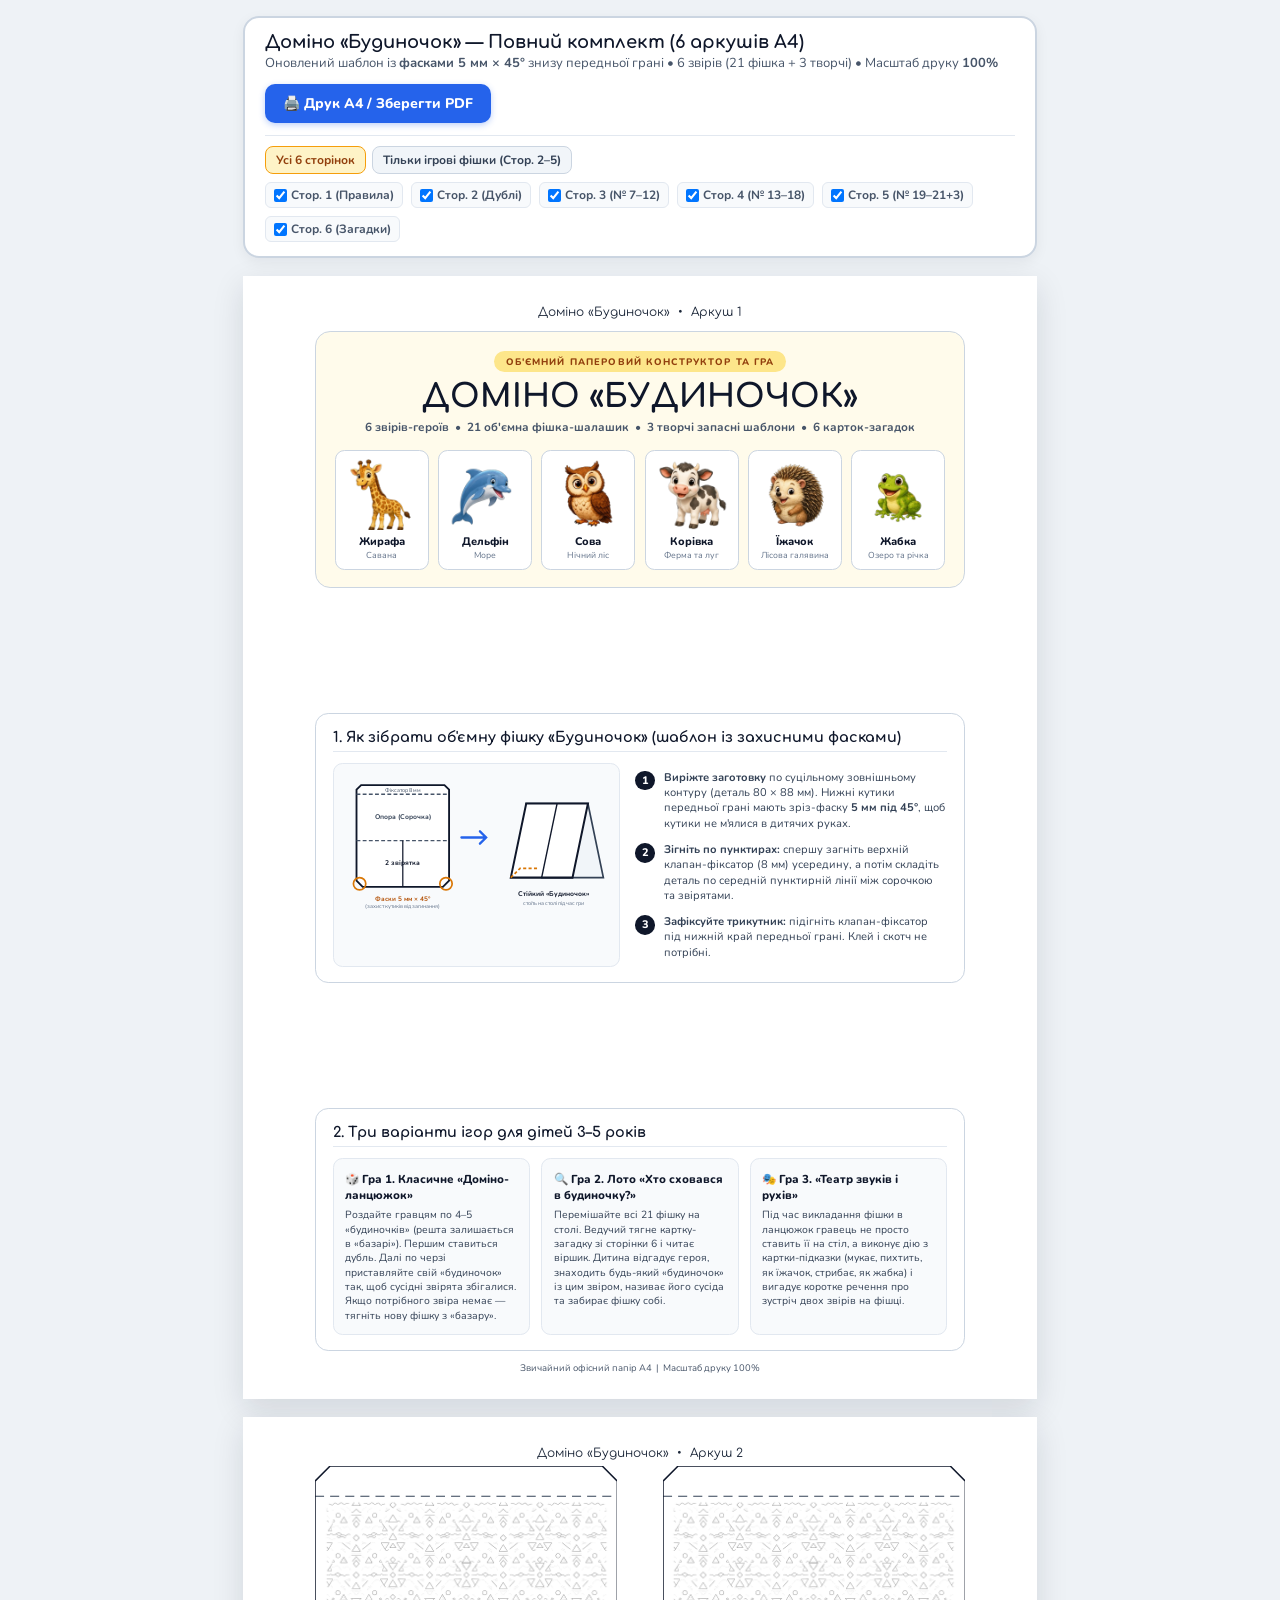
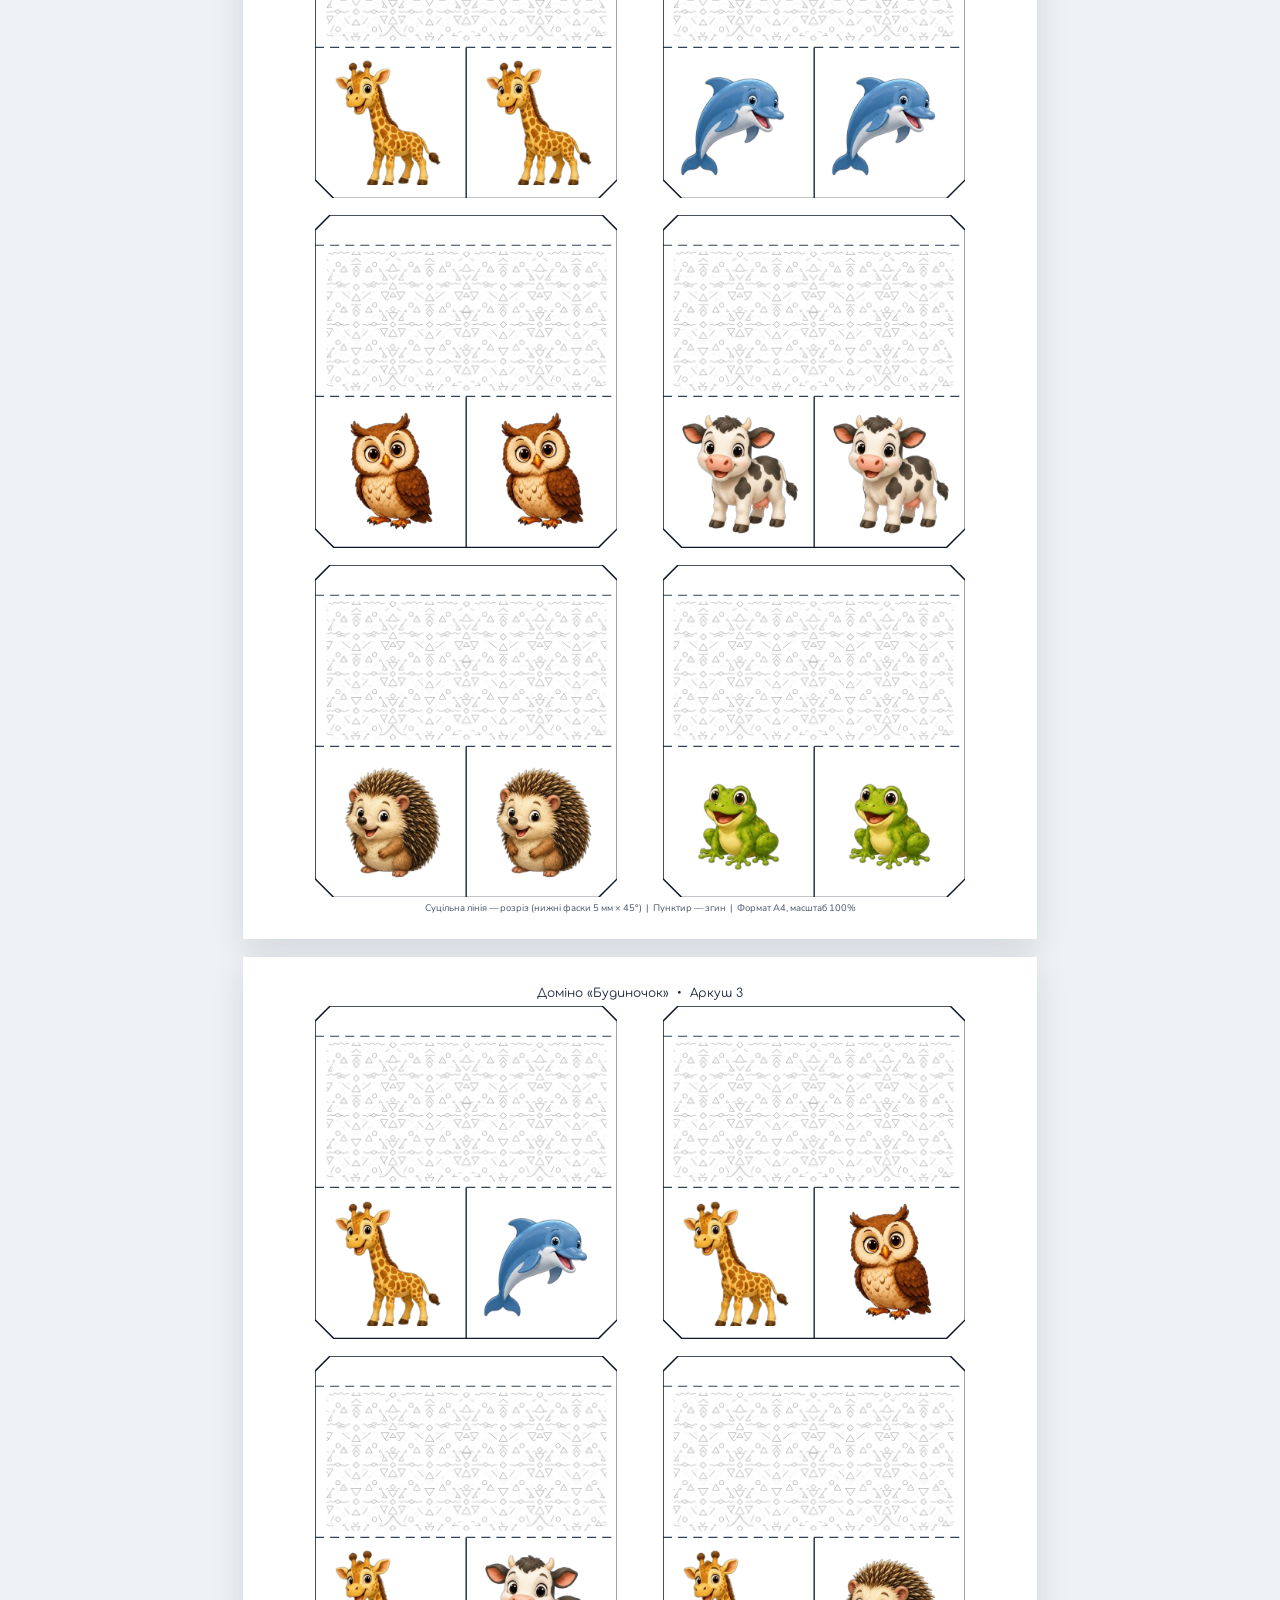
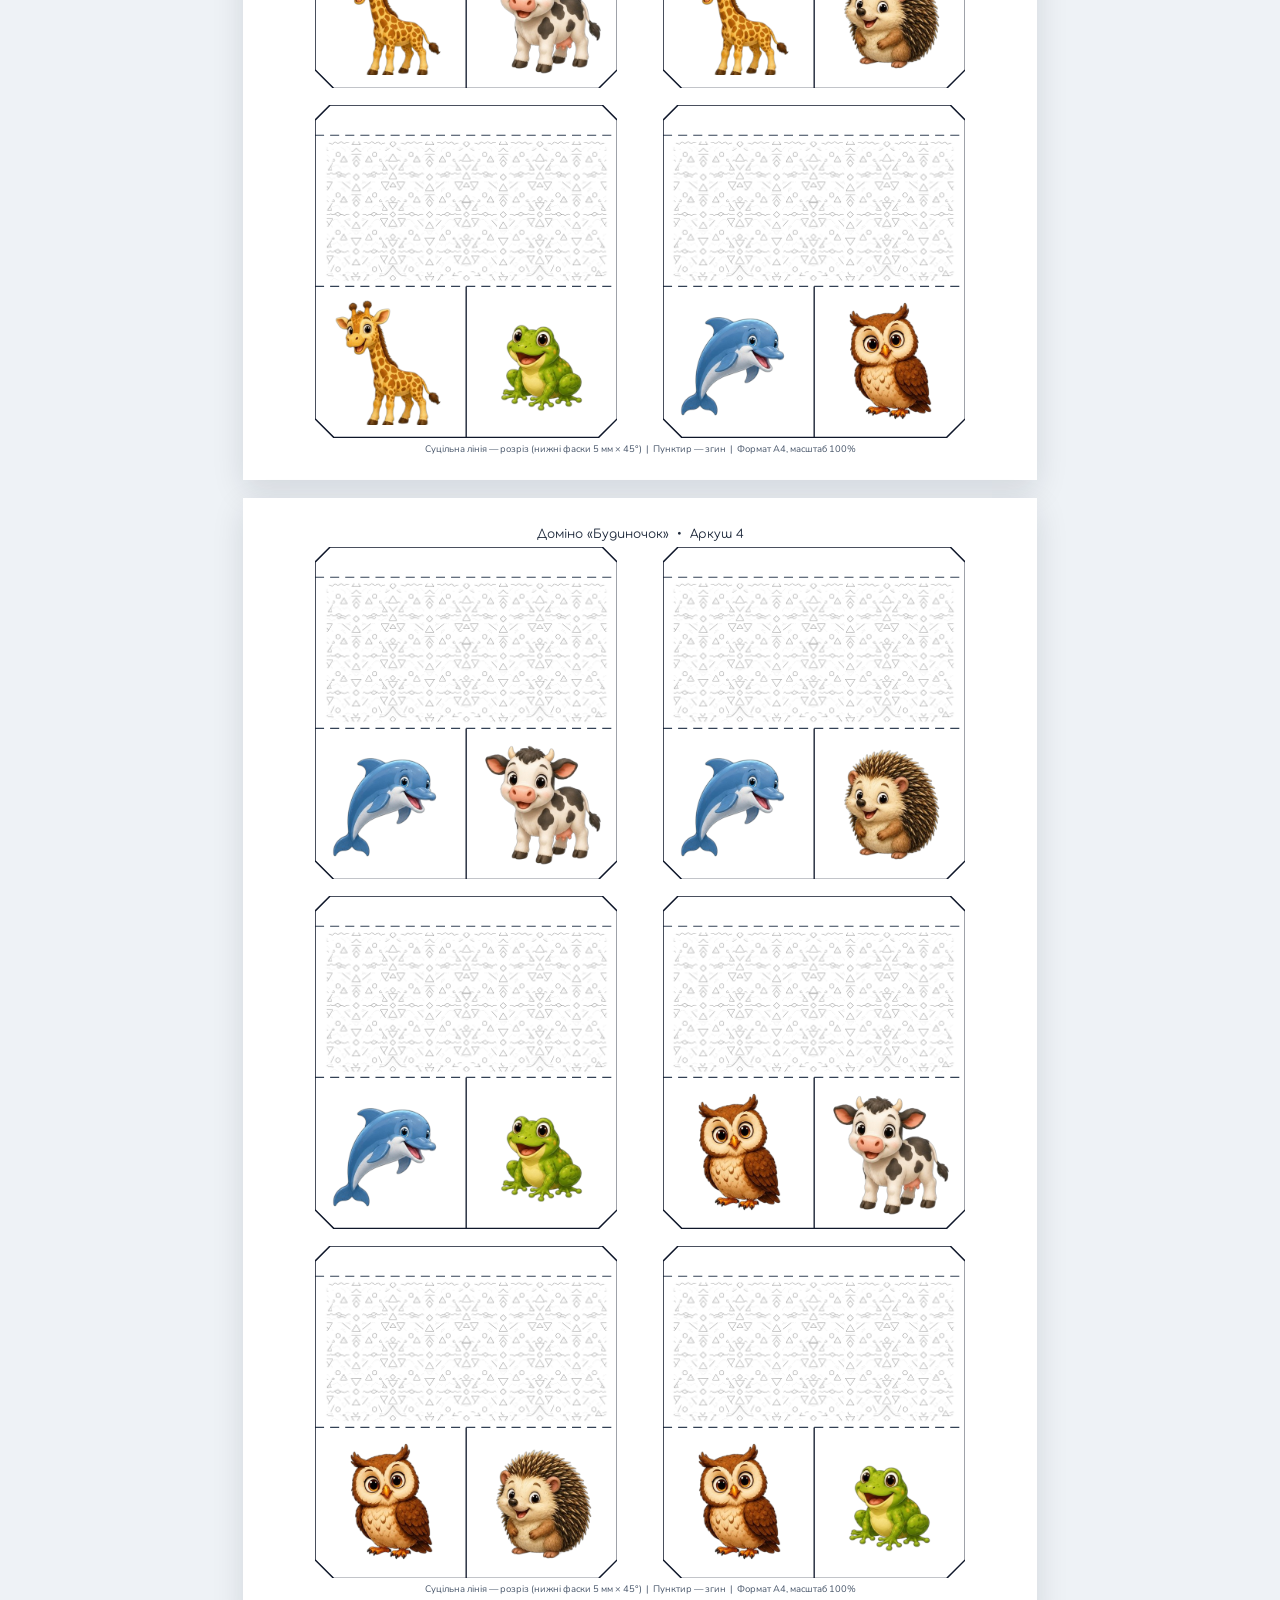
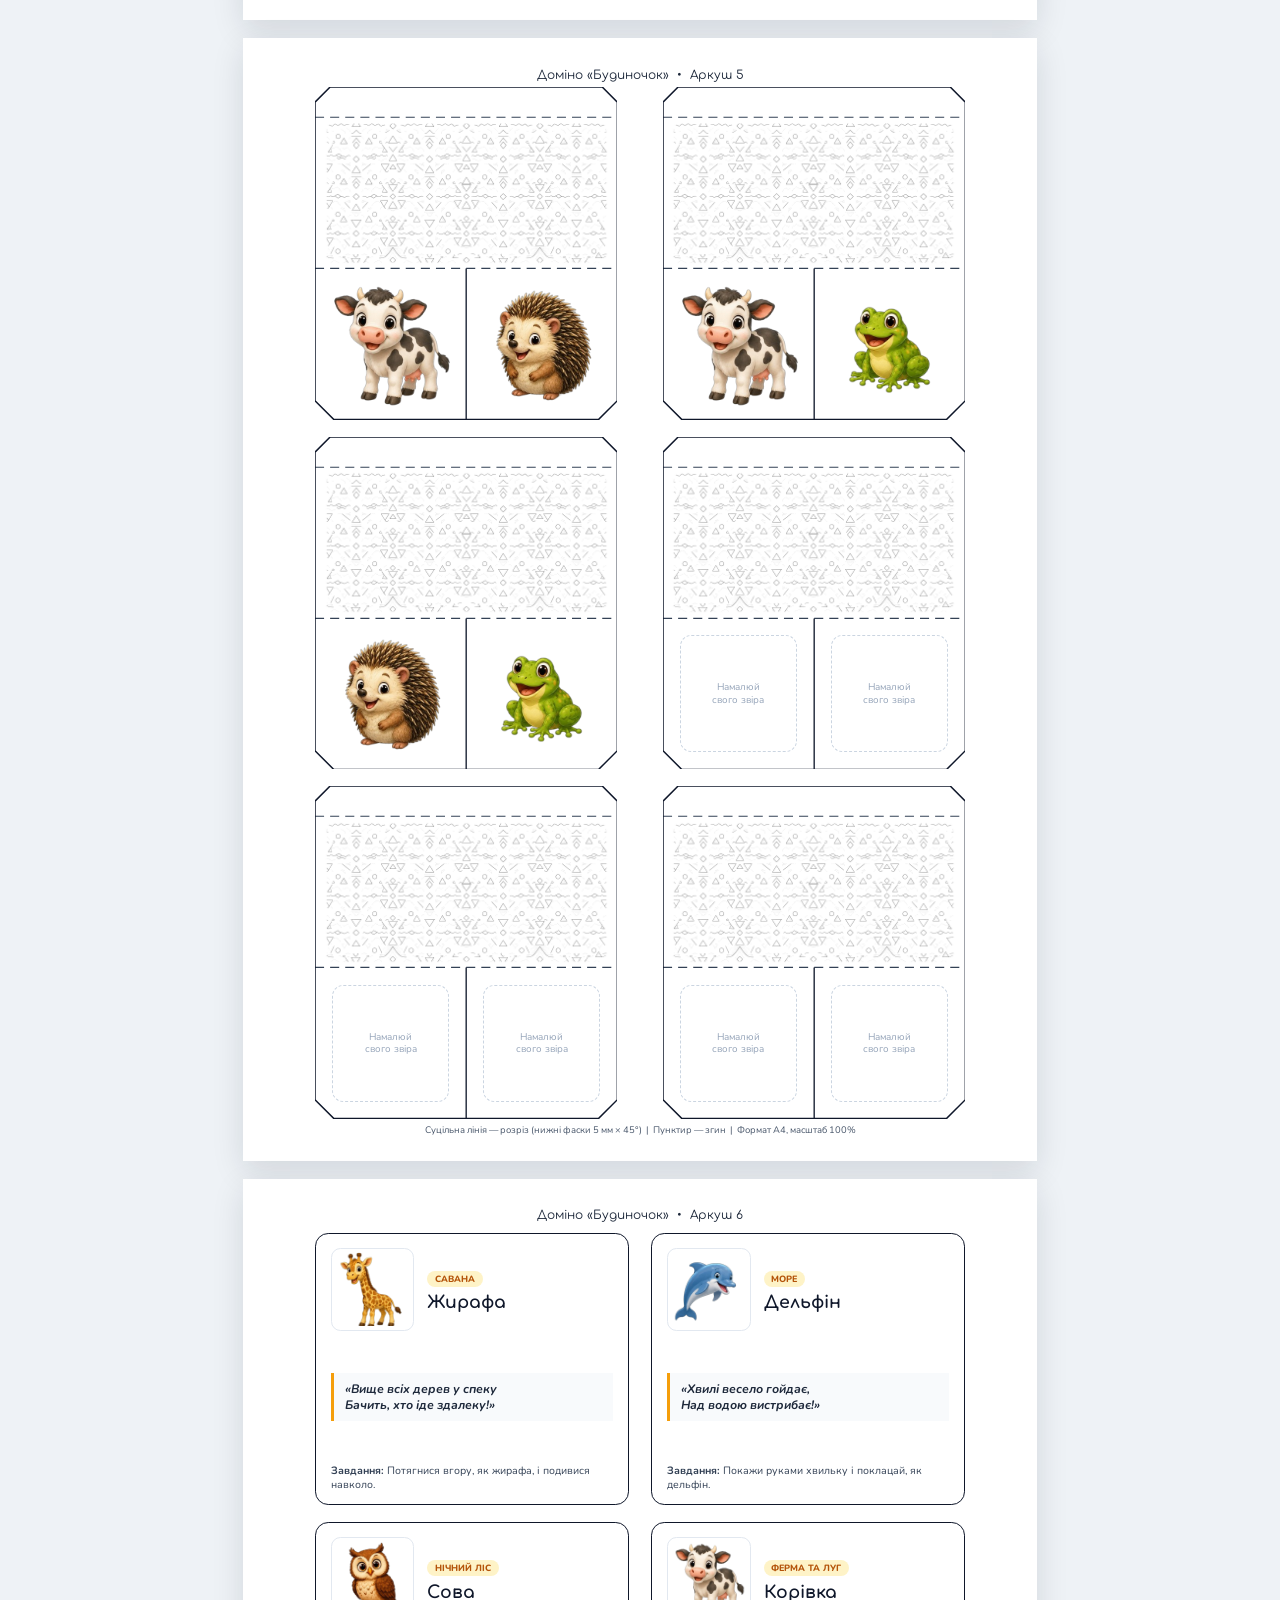
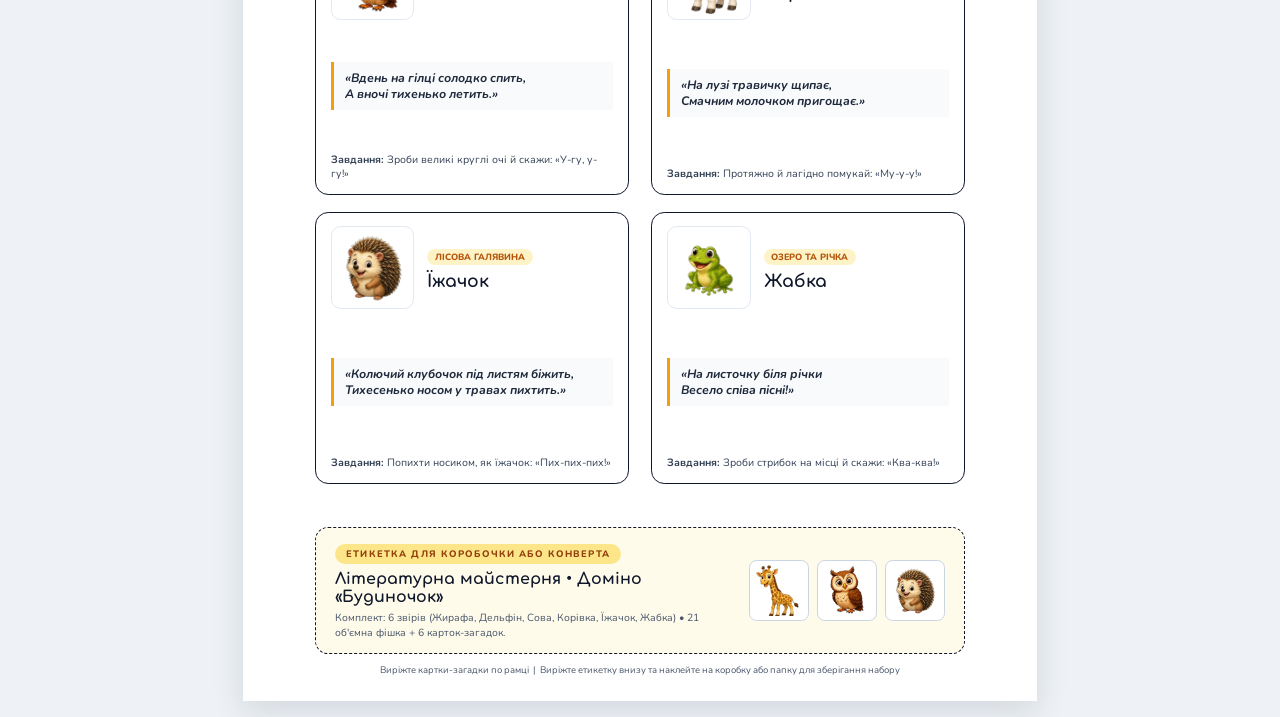
==== domino-budynochok/index.html @ f6d5b599 "Add files via upload" ====
<!DOCTYPE html>
<html lang="uk">
<head>
<meta charset="UTF-8">
<meta name="viewport" content="width=device-width, initial-scale=1.0">
<title>Доміно «Будиночок» — Повний комплект (6 сторінок А4)</title>
<link href="https://fonts.googleapis.com/css2?family=Comfortaa:wght@700&family=Nunito:wght@600;700;800&display=swap" rel="stylesheet">
<link rel="stylesheet" href="style.css">
</head>
<body>

<div class="toolbar">
    <div class="toolbar-top">
        <div class="toolbar-info">
            <h1>Доміно «Будиночок» — Повний комплект (6 аркушів А4)</h1>
            <p>Оновлений шаблон із <strong>фасками 5 мм × 45°</strong> знизу передньої грані • 6 звірів (21 фішка + 3 творчі) • Масштаб друку <strong>100%</strong></p>
        </div>
        <button type="button" id="btn-print" class="btn-print" onclick="window.print()">🖨️ Друк А4 / Зберегти PDF</button>
    </div>
    <div class="toolbar-controls">
        <div class="preset-btns">
            <button type="button" class="preset-btn active" id="preset-all" onclick="applyPreset('all')">Усі 6 сторінок</button>
            <button type="button" class="preset-btn" id="preset-cards" onclick="applyPreset('cards')">Тільки ігрові фішки (Стор. 2–5)</button>
        </div>
        <div class="page-checks">
            <label><input type="checkbox" checked onchange="togglePage(1, this.checked)" id="chk-1"> Стор. 1 (Правила)</label>
            <label><input type="checkbox" checked onchange="togglePage(2, this.checked)" id="chk-2"> Стор. 2 (Дублі)</label>
            <label><input type="checkbox" checked onchange="togglePage(3, this.checked)" id="chk-3"> Стор. 3 (№ 7–12)</label>
            <label><input type="checkbox" checked onchange="togglePage(4, this.checked)" id="chk-4"> Стор. 4 (№ 13–18)</label>
            <label><input type="checkbox" checked onchange="togglePage(5, this.checked)" id="chk-5"> Стор. 5 (№ 19–21+3)</label>
            <label><input type="checkbox" checked onchange="togglePage(6, this.checked)" id="chk-6"> Стор. 6 (Загадки)</label>
        </div>
    </div>
</div>


<div class="a4-sheet info-sheet" data-page="1" data-category="guide">
    <div class="sheet-header">Доміно «Будиночок» &nbsp;•&nbsp; Аркуш 1</div>

    <div class="p1-body">
        <div class="p1-hero-banner">
            <div class="p1-tag">ОБ'ЄМНИЙ ПАПЕРОВИЙ КОНСТРУКТОР ТА ГРА</div>
            <h2 class="p1-title">ДОМІНО «БУДИНОЧОК»</h2>
            <p class="p1-subtitle">6 звірів-героїв &nbsp;•&nbsp; 21 об'ємна фішка-шалашик &nbsp;•&nbsp; 3 творчі запасні шаблони &nbsp;•&nbsp; 6 карток-загадок</p>
            <div class="heroes-row">
                
    <div class="hero-badge">
        <img src="assets/animals/giraffe.png" alt="Жирафа">
        <div class="hero-name">Жирафа</div>
        <div class="hero-hab">Савана</div>
    </div>
    
    <div class="hero-badge">
        <img src="assets/animals/dolphin.png" alt="Дельфін">
        <div class="hero-name">Дельфін</div>
        <div class="hero-hab">Море</div>
    </div>
    
    <div class="hero-badge">
        <img src="assets/animals/owl.png" alt="Сова">
        <div class="hero-name">Сова</div>
        <div class="hero-hab">Нічний ліс</div>
    </div>
    
    <div class="hero-badge">
        <img src="assets/animals/cow.png" alt="Корівка">
        <div class="hero-name">Корівка</div>
        <div class="hero-hab">Ферма та луг</div>
    </div>
    
    <div class="hero-badge">
        <img src="assets/animals/hedgehog.png" alt="Їжачок">
        <div class="hero-name">Їжачок</div>
        <div class="hero-hab">Лісова галявина</div>
    </div>
    
    <div class="hero-badge">
        <img src="assets/animals/frog.png" alt="Жабка">
        <div class="hero-name">Жабка</div>
        <div class="hero-hab">Озеро та річка</div>
    </div>
    
            </div>
        </div>

        <div class="p1-section">
            <h3 class="sec-title">1. Як зібрати об'ємну фішку «Будиночок» (шаблон із захисними фасками)</h3>
            <div class="assembly-grid">
                <div class="assembly-diagram">
                    <svg viewBox="0 0 180 120" width="100%" height="100%" xmlns="http://www.w3.org/2000/svg">
                        <!-- Flat net diagram -->
                        <g transform="translate(12, 8)">
                            <polygon points="3,0 57,0 60,3 60,62 56,66 4,66 0,62 0,3" fill="#ffffff" stroke="#0f172a" stroke-width="1.2"/>
                            <line x1="0" y1="6" x2="60" y2="6" stroke="#475569" stroke-width="0.9" stroke-dasharray="2.5 1.5"/>
                            <line x1="0" y1="36" x2="60" y2="36" stroke="#475569" stroke-width="0.9" stroke-dasharray="2.5 1.5"/>
                            <line x1="30" y1="36" x2="30" y2="66" stroke="#0f172a" stroke-width="0.8"/>
                            <text x="30" y="4.5" font-size="3.6" text-anchor="middle" fill="#475569">Фіксатор 8 мм</text>
                            <text x="30" y="22" font-size="4.4" font-weight="bold" text-anchor="middle" fill="#334155">Опора (Сорочка)</text>
                            <text x="30" y="52" font-size="4.4" font-weight="bold" text-anchor="middle" fill="#0f172a">2 звірятка</text>
                            <!-- Highlight 5mm chamfers -->
                            <circle cx="2" cy="64" r="4" fill="none" stroke="#d97706" stroke-width="1.1"/>
                            <circle cx="58" cy="64" r="4" fill="none" stroke="#d97706" stroke-width="1.1"/>
                            <text x="30" y="75" font-size="4.2" font-weight="bold" text-anchor="middle" fill="#b45309">Фаски 5 мм × 45°</text>
                            <text x="30" y="80" font-size="3.6" text-anchor="middle" fill="#64748b">(захист кутиків від загинання)</text>
                        </g>

                        <!-- Arrow -->
                        <path d="M 80 42 L 96 42 M 92 38 L 96 42 L 92 46" stroke="#2563eb" stroke-width="1.5" fill="none" stroke-linecap="round"/>

                        <!-- 3D Tent ("Шалашик") side/isometric diagram -->
                        <g transform="translate(104, 14)">
                            <!-- Back face -->
                            <polygon points="18,6 58,6 68,54 28,54" fill="#f1f5f9" stroke="#334155" stroke-width="1.1"/>
                            <!-- Front face -->
                            <polygon points="18,6 58,6 48,54 8,54" fill="#ffffff" stroke="#0f172a" stroke-width="1.3"/>
                            <!-- Center divider -->
                            <line x1="38" y1="6" x2="28" y2="54" stroke="#0f172a" stroke-width="0.9"/>
                            <!-- Flap tucked inside -->
                            <polyline points="8,54 14,48 26,48" fill="none" stroke="#d97706" stroke-width="1.1" stroke-dasharray="2 1.5"/>
                            <text x="36" y="66" font-size="4.4" font-weight="bold" text-anchor="middle" fill="#0f172a">Стійкий «Будиночок»</text>
                            <text x="36" y="72" font-size="3.6" text-anchor="middle" fill="#64748b">стоїть на столі під час гри</text>
                        </g>
                    </svg>
                </div>
                <div class="assembly-steps">
                    <div class="step-item">
                        <span class="step-num">1</span>
                        <div><strong>Виріжте заготовку</strong> по суцільному зовнішньому контуру (деталь 80 × 88 мм). Нижні кутики передньої грані мають зріз-фаску <strong>5 мм під 45°</strong>, щоб кутики не м'ялися в дитячих руках.</div>
                    </div>
                    <div class="step-item">
                        <span class="step-num">2</span>
                        <div><strong>Зігніть по пунктирах:</strong> спершу загніть верхній клапан-фіксатор (8 мм) усередину, а потім складіть деталь по середній пунктирній лінії між сорочкою та звірятами.</div>
                    </div>
                    <div class="step-item">
                        <span class="step-num">3</span>
                        <div><strong>Зафіксуйте трикутник:</strong> підігніть клапан-фіксатор під нижній край передньої грані. Клей і скотч не потрібні.</div>
                    </div>
                </div>
            </div>
        </div>

        <div class="p1-section">
            <h3 class="sec-title">2. Три варіанти ігор для дітей 3–5 років</h3>
            <div class="rules-cols">
                <div class="rule-card">
                    <div class="rule-head">🎲 Гра 1. Класичне «Доміно-ланцюжок»</div>
                    <p>Роздайте гравцям по 4–5 «будиночків» (решта залишається в «базарі»). Першим ставиться дубль. Далі по черзі приставляйте свій «будиночок» так, щоб сусідні звірята збігалися. Якщо потрібного звіра немає — тягніть нову фішку з «базару».</p>
                </div>
                <div class="rule-card">
                    <div class="rule-head">🔍 Гра 2. Лото «Хто сховався в будиночку?»</div>
                    <p>Перемішайте всі 21 фішку на столі. Ведучий тягне картку-загадку зі сторінки 6 і читає віршик. Дитина відгадує героя, знаходить будь-який «будиночок» із цим звіром, називає його сусіда та забирає фішку собі.</p>
                </div>
                <div class="rule-card">
                    <div class="rule-head">🎭 Гра 3. «Театр звуків і рухів»</div>
                    <p>Під час викладання фішки в ланцюжок гравець не просто ставить її на стіл, а виконує дію з картки-підказки (мукає, пихтить, як їжачок, стрибає, як жабка) і вигадує коротке речення про зустріч двох звірів на фішці.</p>
                </div>
            </div>
        </div>
    </div>

    <div class="sheet-footer">
        Звичайний офісний папір А4 &nbsp;|&nbsp; Масштаб друку 100%
    </div>
</div>


    <div class="a4-sheet game-card-sheet" data-page="2" data-category="cards">
        <div class="sheet-header">Доміно «Будиночок» &nbsp;•&nbsp; Аркуш 2</div>
        <div class="cards-grid">
            
    <div class="domino-card" title="#1: Жирафа — Жирафа">
        
        <svg class="cut-fold-svg" viewBox="0 0 80 88" width="80mm" height="88mm" xmlns="http://www.w3.org/2000/svg">
            <!-- Пунктирні лінії згину -->
            <line x1="0" y1="8" x2="80" y2="8" stroke="#334155" stroke-width="0.3" stroke-dasharray="2.4 1.6" />
            <line x1="0" y1="48" x2="80" y2="48" stroke="#334155" stroke-width="0.3" stroke-dasharray="2.4 1.6" />
            <!-- Центральна лінія між двома квадратами 4x4 см -->
            <line x1="40" y1="48" x2="40" y2="88" stroke="#0f172a" stroke-width="0.35" />
            <!-- Суцільний зовнішній контур розрізу: верхні скоси клапана 4мм + прямі боки опори + нижні фаски 5мм під 45° -->
            <polygon points="4,0 76,0 80,4 80,83 75,88 5,88 0,83 0,4" fill="none" stroke="#0f172a" stroke-width="0.4" />
        </svg>
    
        <div class="zone-flap"></div>
        <div class="zone-back">
            <img src="assets/sorochka.png" alt="Сорочка">
        </div>
        
        <div class="zone-front">
            <div class="square-cell">
                <img src="assets/animals/giraffe.png" alt="Жирафа">
            </div>
            <div class="square-cell">
                <img src="assets/animals/giraffe.png" alt="Жирафа">
            </div>
        </div>
        
    </div>
    
    <div class="domino-card" title="#2: Дельфін — Дельфін">
        
        <svg class="cut-fold-svg" viewBox="0 0 80 88" width="80mm" height="88mm" xmlns="http://www.w3.org/2000/svg">
            <!-- Пунктирні лінії згину -->
            <line x1="0" y1="8" x2="80" y2="8" stroke="#334155" stroke-width="0.3" stroke-dasharray="2.4 1.6" />
            <line x1="0" y1="48" x2="80" y2="48" stroke="#334155" stroke-width="0.3" stroke-dasharray="2.4 1.6" />
            <!-- Центральна лінія між двома квадратами 4x4 см -->
            <line x1="40" y1="48" x2="40" y2="88" stroke="#0f172a" stroke-width="0.35" />
            <!-- Суцільний зовнішній контур розрізу: верхні скоси клапана 4мм + прямі боки опори + нижні фаски 5мм під 45° -->
            <polygon points="4,0 76,0 80,4 80,83 75,88 5,88 0,83 0,4" fill="none" stroke="#0f172a" stroke-width="0.4" />
        </svg>
    
        <div class="zone-flap"></div>
        <div class="zone-back">
            <img src="assets/sorochka.png" alt="Сорочка">
        </div>
        
        <div class="zone-front">
            <div class="square-cell">
                <img src="assets/animals/dolphin.png" alt="Дельфін">
            </div>
            <div class="square-cell">
                <img src="assets/animals/dolphin.png" alt="Дельфін">
            </div>
        </div>
        
    </div>
    
    <div class="domino-card" title="#3: Сова — Сова">
        
        <svg class="cut-fold-svg" viewBox="0 0 80 88" width="80mm" height="88mm" xmlns="http://www.w3.org/2000/svg">
            <!-- Пунктирні лінії згину -->
            <line x1="0" y1="8" x2="80" y2="8" stroke="#334155" stroke-width="0.3" stroke-dasharray="2.4 1.6" />
            <line x1="0" y1="48" x2="80" y2="48" stroke="#334155" stroke-width="0.3" stroke-dasharray="2.4 1.6" />
            <!-- Центральна лінія між двома квадратами 4x4 см -->
            <line x1="40" y1="48" x2="40" y2="88" stroke="#0f172a" stroke-width="0.35" />
            <!-- Суцільний зовнішній контур розрізу: верхні скоси клапана 4мм + прямі боки опори + нижні фаски 5мм під 45° -->
            <polygon points="4,0 76,0 80,4 80,83 75,88 5,88 0,83 0,4" fill="none" stroke="#0f172a" stroke-width="0.4" />
        </svg>
    
        <div class="zone-flap"></div>
        <div class="zone-back">
            <img src="assets/sorochka.png" alt="Сорочка">
        </div>
        
        <div class="zone-front">
            <div class="square-cell">
                <img src="assets/animals/owl.png" alt="Сова">
            </div>
            <div class="square-cell">
                <img src="assets/animals/owl.png" alt="Сова">
            </div>
        </div>
        
    </div>
    
    <div class="domino-card" title="#4: Корівка — Корівка">
        
        <svg class="cut-fold-svg" viewBox="0 0 80 88" width="80mm" height="88mm" xmlns="http://www.w3.org/2000/svg">
            <!-- Пунктирні лінії згину -->
            <line x1="0" y1="8" x2="80" y2="8" stroke="#334155" stroke-width="0.3" stroke-dasharray="2.4 1.6" />
            <line x1="0" y1="48" x2="80" y2="48" stroke="#334155" stroke-width="0.3" stroke-dasharray="2.4 1.6" />
            <!-- Центральна лінія між двома квадратами 4x4 см -->
            <line x1="40" y1="48" x2="40" y2="88" stroke="#0f172a" stroke-width="0.35" />
            <!-- Суцільний зовнішній контур розрізу: верхні скоси клапана 4мм + прямі боки опори + нижні фаски 5мм під 45° -->
            <polygon points="4,0 76,0 80,4 80,83 75,88 5,88 0,83 0,4" fill="none" stroke="#0f172a" stroke-width="0.4" />
        </svg>
    
        <div class="zone-flap"></div>
        <div class="zone-back">
            <img src="assets/sorochka.png" alt="Сорочка">
        </div>
        
        <div class="zone-front">
            <div class="square-cell">
                <img src="assets/animals/cow.png" alt="Корівка">
            </div>
            <div class="square-cell">
                <img src="assets/animals/cow.png" alt="Корівка">
            </div>
        </div>
        
    </div>
    
    <div class="domino-card" title="#5: Їжачок — Їжачок">
        
        <svg class="cut-fold-svg" viewBox="0 0 80 88" width="80mm" height="88mm" xmlns="http://www.w3.org/2000/svg">
            <!-- Пунктирні лінії згину -->
            <line x1="0" y1="8" x2="80" y2="8" stroke="#334155" stroke-width="0.3" stroke-dasharray="2.4 1.6" />
            <line x1="0" y1="48" x2="80" y2="48" stroke="#334155" stroke-width="0.3" stroke-dasharray="2.4 1.6" />
            <!-- Центральна лінія між двома квадратами 4x4 см -->
            <line x1="40" y1="48" x2="40" y2="88" stroke="#0f172a" stroke-width="0.35" />
            <!-- Суцільний зовнішній контур розрізу: верхні скоси клапана 4мм + прямі боки опори + нижні фаски 5мм під 45° -->
            <polygon points="4,0 76,0 80,4 80,83 75,88 5,88 0,83 0,4" fill="none" stroke="#0f172a" stroke-width="0.4" />
        </svg>
    
        <div class="zone-flap"></div>
        <div class="zone-back">
            <img src="assets/sorochka.png" alt="Сорочка">
        </div>
        
        <div class="zone-front">
            <div class="square-cell">
                <img src="assets/animals/hedgehog.png" alt="Їжачок">
            </div>
            <div class="square-cell">
                <img src="assets/animals/hedgehog.png" alt="Їжачок">
            </div>
        </div>
        
    </div>
    
    <div class="domino-card" title="#6: Жабка — Жабка">
        
        <svg class="cut-fold-svg" viewBox="0 0 80 88" width="80mm" height="88mm" xmlns="http://www.w3.org/2000/svg">
            <!-- Пунктирні лінії згину -->
            <line x1="0" y1="8" x2="80" y2="8" stroke="#334155" stroke-width="0.3" stroke-dasharray="2.4 1.6" />
            <line x1="0" y1="48" x2="80" y2="48" stroke="#334155" stroke-width="0.3" stroke-dasharray="2.4 1.6" />
            <!-- Центральна лінія між двома квадратами 4x4 см -->
            <line x1="40" y1="48" x2="40" y2="88" stroke="#0f172a" stroke-width="0.35" />
            <!-- Суцільний зовнішній контур розрізу: верхні скоси клапана 4мм + прямі боки опори + нижні фаски 5мм під 45° -->
            <polygon points="4,0 76,0 80,4 80,83 75,88 5,88 0,83 0,4" fill="none" stroke="#0f172a" stroke-width="0.4" />
        </svg>
    
        <div class="zone-flap"></div>
        <div class="zone-back">
            <img src="assets/sorochka.png" alt="Сорочка">
        </div>
        
        <div class="zone-front">
            <div class="square-cell">
                <img src="assets/animals/frog.png" alt="Жабка">
            </div>
            <div class="square-cell">
                <img src="assets/animals/frog.png" alt="Жабка">
            </div>
        </div>
        
    </div>
    
        </div>
        <div class="sheet-footer">
            Суцільна лінія — розріз (нижні фаски 5 мм × 45°) &nbsp;|&nbsp; Пунктир — згин &nbsp;|&nbsp; Формат А4, масштаб 100%
        </div>
    </div>
    
    <div class="a4-sheet game-card-sheet" data-page="3" data-category="cards">
        <div class="sheet-header">Доміно «Будиночок» &nbsp;•&nbsp; Аркуш 3</div>
        <div class="cards-grid">
            
    <div class="domino-card" title="#7: Жирафа — Дельфін">
        
        <svg class="cut-fold-svg" viewBox="0 0 80 88" width="80mm" height="88mm" xmlns="http://www.w3.org/2000/svg">
            <!-- Пунктирні лінії згину -->
            <line x1="0" y1="8" x2="80" y2="8" stroke="#334155" stroke-width="0.3" stroke-dasharray="2.4 1.6" />
            <line x1="0" y1="48" x2="80" y2="48" stroke="#334155" stroke-width="0.3" stroke-dasharray="2.4 1.6" />
            <!-- Центральна лінія між двома квадратами 4x4 см -->
            <line x1="40" y1="48" x2="40" y2="88" stroke="#0f172a" stroke-width="0.35" />
            <!-- Суцільний зовнішній контур розрізу: верхні скоси клапана 4мм + прямі боки опори + нижні фаски 5мм під 45° -->
            <polygon points="4,0 76,0 80,4 80,83 75,88 5,88 0,83 0,4" fill="none" stroke="#0f172a" stroke-width="0.4" />
        </svg>
    
        <div class="zone-flap"></div>
        <div class="zone-back">
            <img src="assets/sorochka.png" alt="Сорочка">
        </div>
        
        <div class="zone-front">
            <div class="square-cell">
                <img src="assets/animals/giraffe.png" alt="Жирафа">
            </div>
            <div class="square-cell">
                <img src="assets/animals/dolphin.png" alt="Дельфін">
            </div>
        </div>
        
    </div>
    
    <div class="domino-card" title="#8: Жирафа — Сова">
        
        <svg class="cut-fold-svg" viewBox="0 0 80 88" width="80mm" height="88mm" xmlns="http://www.w3.org/2000/svg">
            <!-- Пунктирні лінії згину -->
            <line x1="0" y1="8" x2="80" y2="8" stroke="#334155" stroke-width="0.3" stroke-dasharray="2.4 1.6" />
            <line x1="0" y1="48" x2="80" y2="48" stroke="#334155" stroke-width="0.3" stroke-dasharray="2.4 1.6" />
            <!-- Центральна лінія між двома квадратами 4x4 см -->
            <line x1="40" y1="48" x2="40" y2="88" stroke="#0f172a" stroke-width="0.35" />
            <!-- Суцільний зовнішній контур розрізу: верхні скоси клапана 4мм + прямі боки опори + нижні фаски 5мм під 45° -->
            <polygon points="4,0 76,0 80,4 80,83 75,88 5,88 0,83 0,4" fill="none" stroke="#0f172a" stroke-width="0.4" />
        </svg>
    
        <div class="zone-flap"></div>
        <div class="zone-back">
            <img src="assets/sorochka.png" alt="Сорочка">
        </div>
        
        <div class="zone-front">
            <div class="square-cell">
                <img src="assets/animals/giraffe.png" alt="Жирафа">
            </div>
            <div class="square-cell">
                <img src="assets/animals/owl.png" alt="Сова">
            </div>
        </div>
        
    </div>
    
    <div class="domino-card" title="#9: Жирафа — Корівка">
        
        <svg class="cut-fold-svg" viewBox="0 0 80 88" width="80mm" height="88mm" xmlns="http://www.w3.org/2000/svg">
            <!-- Пунктирні лінії згину -->
            <line x1="0" y1="8" x2="80" y2="8" stroke="#334155" stroke-width="0.3" stroke-dasharray="2.4 1.6" />
            <line x1="0" y1="48" x2="80" y2="48" stroke="#334155" stroke-width="0.3" stroke-dasharray="2.4 1.6" />
            <!-- Центральна лінія між двома квадратами 4x4 см -->
            <line x1="40" y1="48" x2="40" y2="88" stroke="#0f172a" stroke-width="0.35" />
            <!-- Суцільний зовнішній контур розрізу: верхні скоси клапана 4мм + прямі боки опори + нижні фаски 5мм під 45° -->
            <polygon points="4,0 76,0 80,4 80,83 75,88 5,88 0,83 0,4" fill="none" stroke="#0f172a" stroke-width="0.4" />
        </svg>
    
        <div class="zone-flap"></div>
        <div class="zone-back">
            <img src="assets/sorochka.png" alt="Сорочка">
        </div>
        
        <div class="zone-front">
            <div class="square-cell">
                <img src="assets/animals/giraffe.png" alt="Жирафа">
            </div>
            <div class="square-cell">
                <img src="assets/animals/cow.png" alt="Корівка">
            </div>
        </div>
        
    </div>
    
    <div class="domino-card" title="#10: Жирафа — Їжачок">
        
        <svg class="cut-fold-svg" viewBox="0 0 80 88" width="80mm" height="88mm" xmlns="http://www.w3.org/2000/svg">
            <!-- Пунктирні лінії згину -->
            <line x1="0" y1="8" x2="80" y2="8" stroke="#334155" stroke-width="0.3" stroke-dasharray="2.4 1.6" />
            <line x1="0" y1="48" x2="80" y2="48" stroke="#334155" stroke-width="0.3" stroke-dasharray="2.4 1.6" />
            <!-- Центральна лінія між двома квадратами 4x4 см -->
            <line x1="40" y1="48" x2="40" y2="88" stroke="#0f172a" stroke-width="0.35" />
            <!-- Суцільний зовнішній контур розрізу: верхні скоси клапана 4мм + прямі боки опори + нижні фаски 5мм під 45° -->
            <polygon points="4,0 76,0 80,4 80,83 75,88 5,88 0,83 0,4" fill="none" stroke="#0f172a" stroke-width="0.4" />
        </svg>
    
        <div class="zone-flap"></div>
        <div class="zone-back">
            <img src="assets/sorochka.png" alt="Сорочка">
        </div>
        
        <div class="zone-front">
            <div class="square-cell">
                <img src="assets/animals/giraffe.png" alt="Жирафа">
            </div>
            <div class="square-cell">
                <img src="assets/animals/hedgehog.png" alt="Їжачок">
            </div>
        </div>
        
    </div>
    
    <div class="domino-card" title="#11: Жирафа — Жабка">
        
        <svg class="cut-fold-svg" viewBox="0 0 80 88" width="80mm" height="88mm" xmlns="http://www.w3.org/2000/svg">
            <!-- Пунктирні лінії згину -->
            <line x1="0" y1="8" x2="80" y2="8" stroke="#334155" stroke-width="0.3" stroke-dasharray="2.4 1.6" />
            <line x1="0" y1="48" x2="80" y2="48" stroke="#334155" stroke-width="0.3" stroke-dasharray="2.4 1.6" />
            <!-- Центральна лінія між двома квадратами 4x4 см -->
            <line x1="40" y1="48" x2="40" y2="88" stroke="#0f172a" stroke-width="0.35" />
            <!-- Суцільний зовнішній контур розрізу: верхні скоси клапана 4мм + прямі боки опори + нижні фаски 5мм під 45° -->
            <polygon points="4,0 76,0 80,4 80,83 75,88 5,88 0,83 0,4" fill="none" stroke="#0f172a" stroke-width="0.4" />
        </svg>
    
        <div class="zone-flap"></div>
        <div class="zone-back">
            <img src="assets/sorochka.png" alt="Сорочка">
        </div>
        
        <div class="zone-front">
            <div class="square-cell">
                <img src="assets/animals/giraffe.png" alt="Жирафа">
            </div>
            <div class="square-cell">
                <img src="assets/animals/frog.png" alt="Жабка">
            </div>
        </div>
        
    </div>
    
    <div class="domino-card" title="#12: Дельфін — Сова">
        
        <svg class="cut-fold-svg" viewBox="0 0 80 88" width="80mm" height="88mm" xmlns="http://www.w3.org/2000/svg">
            <!-- Пунктирні лінії згину -->
            <line x1="0" y1="8" x2="80" y2="8" stroke="#334155" stroke-width="0.3" stroke-dasharray="2.4 1.6" />
            <line x1="0" y1="48" x2="80" y2="48" stroke="#334155" stroke-width="0.3" stroke-dasharray="2.4 1.6" />
            <!-- Центральна лінія між двома квадратами 4x4 см -->
            <line x1="40" y1="48" x2="40" y2="88" stroke="#0f172a" stroke-width="0.35" />
            <!-- Суцільний зовнішній контур розрізу: верхні скоси клапана 4мм + прямі боки опори + нижні фаски 5мм під 45° -->
            <polygon points="4,0 76,0 80,4 80,83 75,88 5,88 0,83 0,4" fill="none" stroke="#0f172a" stroke-width="0.4" />
        </svg>
    
        <div class="zone-flap"></div>
        <div class="zone-back">
            <img src="assets/sorochka.png" alt="Сорочка">
        </div>
        
        <div class="zone-front">
            <div class="square-cell">
                <img src="assets/animals/dolphin.png" alt="Дельфін">
            </div>
            <div class="square-cell">
                <img src="assets/animals/owl.png" alt="Сова">
            </div>
        </div>
        
    </div>
    
        </div>
        <div class="sheet-footer">
            Суцільна лінія — розріз (нижні фаски 5 мм × 45°) &nbsp;|&nbsp; Пунктир — згин &nbsp;|&nbsp; Формат А4, масштаб 100%
        </div>
    </div>
    
    <div class="a4-sheet game-card-sheet" data-page="4" data-category="cards">
        <div class="sheet-header">Доміно «Будиночок» &nbsp;•&nbsp; Аркуш 4</div>
        <div class="cards-grid">
            
    <div class="domino-card" title="#13: Дельфін — Корівка">
        
        <svg class="cut-fold-svg" viewBox="0 0 80 88" width="80mm" height="88mm" xmlns="http://www.w3.org/2000/svg">
            <!-- Пунктирні лінії згину -->
            <line x1="0" y1="8" x2="80" y2="8" stroke="#334155" stroke-width="0.3" stroke-dasharray="2.4 1.6" />
            <line x1="0" y1="48" x2="80" y2="48" stroke="#334155" stroke-width="0.3" stroke-dasharray="2.4 1.6" />
            <!-- Центральна лінія між двома квадратами 4x4 см -->
            <line x1="40" y1="48" x2="40" y2="88" stroke="#0f172a" stroke-width="0.35" />
            <!-- Суцільний зовнішній контур розрізу: верхні скоси клапана 4мм + прямі боки опори + нижні фаски 5мм під 45° -->
            <polygon points="4,0 76,0 80,4 80,83 75,88 5,88 0,83 0,4" fill="none" stroke="#0f172a" stroke-width="0.4" />
        </svg>
    
        <div class="zone-flap"></div>
        <div class="zone-back">
            <img src="assets/sorochka.png" alt="Сорочка">
        </div>
        
        <div class="zone-front">
            <div class="square-cell">
                <img src="assets/animals/dolphin.png" alt="Дельфін">
            </div>
            <div class="square-cell">
                <img src="assets/animals/cow.png" alt="Корівка">
            </div>
        </div>
        
    </div>
    
    <div class="domino-card" title="#14: Дельфін — Їжачок">
        
        <svg class="cut-fold-svg" viewBox="0 0 80 88" width="80mm" height="88mm" xmlns="http://www.w3.org/2000/svg">
            <!-- Пунктирні лінії згину -->
            <line x1="0" y1="8" x2="80" y2="8" stroke="#334155" stroke-width="0.3" stroke-dasharray="2.4 1.6" />
            <line x1="0" y1="48" x2="80" y2="48" stroke="#334155" stroke-width="0.3" stroke-dasharray="2.4 1.6" />
            <!-- Центральна лінія між двома квадратами 4x4 см -->
            <line x1="40" y1="48" x2="40" y2="88" stroke="#0f172a" stroke-width="0.35" />
            <!-- Суцільний зовнішній контур розрізу: верхні скоси клапана 4мм + прямі боки опори + нижні фаски 5мм під 45° -->
            <polygon points="4,0 76,0 80,4 80,83 75,88 5,88 0,83 0,4" fill="none" stroke="#0f172a" stroke-width="0.4" />
        </svg>
    
        <div class="zone-flap"></div>
        <div class="zone-back">
            <img src="assets/sorochka.png" alt="Сорочка">
        </div>
        
        <div class="zone-front">
            <div class="square-cell">
                <img src="assets/animals/dolphin.png" alt="Дельфін">
            </div>
            <div class="square-cell">
                <img src="assets/animals/hedgehog.png" alt="Їжачок">
            </div>
        </div>
        
    </div>
    
    <div class="domino-card" title="#15: Дельфін — Жабка">
        
        <svg class="cut-fold-svg" viewBox="0 0 80 88" width="80mm" height="88mm" xmlns="http://www.w3.org/2000/svg">
            <!-- Пунктирні лінії згину -->
            <line x1="0" y1="8" x2="80" y2="8" stroke="#334155" stroke-width="0.3" stroke-dasharray="2.4 1.6" />
            <line x1="0" y1="48" x2="80" y2="48" stroke="#334155" stroke-width="0.3" stroke-dasharray="2.4 1.6" />
            <!-- Центральна лінія між двома квадратами 4x4 см -->
            <line x1="40" y1="48" x2="40" y2="88" stroke="#0f172a" stroke-width="0.35" />
            <!-- Суцільний зовнішній контур розрізу: верхні скоси клапана 4мм + прямі боки опори + нижні фаски 5мм під 45° -->
            <polygon points="4,0 76,0 80,4 80,83 75,88 5,88 0,83 0,4" fill="none" stroke="#0f172a" stroke-width="0.4" />
        </svg>
    
        <div class="zone-flap"></div>
        <div class="zone-back">
            <img src="assets/sorochka.png" alt="Сорочка">
        </div>
        
        <div class="zone-front">
            <div class="square-cell">
                <img src="assets/animals/dolphin.png" alt="Дельфін">
            </div>
            <div class="square-cell">
                <img src="assets/animals/frog.png" alt="Жабка">
            </div>
        </div>
        
    </div>
    
    <div class="domino-card" title="#16: Сова — Корівка">
        
        <svg class="cut-fold-svg" viewBox="0 0 80 88" width="80mm" height="88mm" xmlns="http://www.w3.org/2000/svg">
            <!-- Пунктирні лінії згину -->
            <line x1="0" y1="8" x2="80" y2="8" stroke="#334155" stroke-width="0.3" stroke-dasharray="2.4 1.6" />
            <line x1="0" y1="48" x2="80" y2="48" stroke="#334155" stroke-width="0.3" stroke-dasharray="2.4 1.6" />
            <!-- Центральна лінія між двома квадратами 4x4 см -->
            <line x1="40" y1="48" x2="40" y2="88" stroke="#0f172a" stroke-width="0.35" />
            <!-- Суцільний зовнішній контур розрізу: верхні скоси клапана 4мм + прямі боки опори + нижні фаски 5мм під 45° -->
            <polygon points="4,0 76,0 80,4 80,83 75,88 5,88 0,83 0,4" fill="none" stroke="#0f172a" stroke-width="0.4" />
        </svg>
    
        <div class="zone-flap"></div>
        <div class="zone-back">
            <img src="assets/sorochka.png" alt="Сорочка">
        </div>
        
        <div class="zone-front">
            <div class="square-cell">
                <img src="assets/animals/owl.png" alt="Сова">
            </div>
            <div class="square-cell">
                <img src="assets/animals/cow.png" alt="Корівка">
            </div>
        </div>
        
    </div>
    
    <div class="domino-card" title="#17: Сова — Їжачок">
        
        <svg class="cut-fold-svg" viewBox="0 0 80 88" width="80mm" height="88mm" xmlns="http://www.w3.org/2000/svg">
            <!-- Пунктирні лінії згину -->
            <line x1="0" y1="8" x2="80" y2="8" stroke="#334155" stroke-width="0.3" stroke-dasharray="2.4 1.6" />
            <line x1="0" y1="48" x2="80" y2="48" stroke="#334155" stroke-width="0.3" stroke-dasharray="2.4 1.6" />
            <!-- Центральна лінія між двома квадратами 4x4 см -->
            <line x1="40" y1="48" x2="40" y2="88" stroke="#0f172a" stroke-width="0.35" />
            <!-- Суцільний зовнішній контур розрізу: верхні скоси клапана 4мм + прямі боки опори + нижні фаски 5мм під 45° -->
            <polygon points="4,0 76,0 80,4 80,83 75,88 5,88 0,83 0,4" fill="none" stroke="#0f172a" stroke-width="0.4" />
        </svg>
    
        <div class="zone-flap"></div>
        <div class="zone-back">
            <img src="assets/sorochka.png" alt="Сорочка">
        </div>
        
        <div class="zone-front">
            <div class="square-cell">
                <img src="assets/animals/owl.png" alt="Сова">
            </div>
            <div class="square-cell">
                <img src="assets/animals/hedgehog.png" alt="Їжачок">
            </div>
        </div>
        
    </div>
    
    <div class="domino-card" title="#18: Сова — Жабка">
        
        <svg class="cut-fold-svg" viewBox="0 0 80 88" width="80mm" height="88mm" xmlns="http://www.w3.org/2000/svg">
            <!-- Пунктирні лінії згину -->
            <line x1="0" y1="8" x2="80" y2="8" stroke="#334155" stroke-width="0.3" stroke-dasharray="2.4 1.6" />
            <line x1="0" y1="48" x2="80" y2="48" stroke="#334155" stroke-width="0.3" stroke-dasharray="2.4 1.6" />
            <!-- Центральна лінія між двома квадратами 4x4 см -->
            <line x1="40" y1="48" x2="40" y2="88" stroke="#0f172a" stroke-width="0.35" />
            <!-- Суцільний зовнішній контур розрізу: верхні скоси клапана 4мм + прямі боки опори + нижні фаски 5мм під 45° -->
            <polygon points="4,0 76,0 80,4 80,83 75,88 5,88 0,83 0,4" fill="none" stroke="#0f172a" stroke-width="0.4" />
        </svg>
    
        <div class="zone-flap"></div>
        <div class="zone-back">
            <img src="assets/sorochka.png" alt="Сорочка">
        </div>
        
        <div class="zone-front">
            <div class="square-cell">
                <img src="assets/animals/owl.png" alt="Сова">
            </div>
            <div class="square-cell">
                <img src="assets/animals/frog.png" alt="Жабка">
            </div>
        </div>
        
    </div>
    
        </div>
        <div class="sheet-footer">
            Суцільна лінія — розріз (нижні фаски 5 мм × 45°) &nbsp;|&nbsp; Пунктир — згин &nbsp;|&nbsp; Формат А4, масштаб 100%
        </div>
    </div>
    
    <div class="a4-sheet game-card-sheet" data-page="5" data-category="cards">
        <div class="sheet-header">Доміно «Будиночок» &nbsp;•&nbsp; Аркуш 5</div>
        <div class="cards-grid">
            
    <div class="domino-card" title="#19: Корівка — Їжачок">
        
        <svg class="cut-fold-svg" viewBox="0 0 80 88" width="80mm" height="88mm" xmlns="http://www.w3.org/2000/svg">
            <!-- Пунктирні лінії згину -->
            <line x1="0" y1="8" x2="80" y2="8" stroke="#334155" stroke-width="0.3" stroke-dasharray="2.4 1.6" />
            <line x1="0" y1="48" x2="80" y2="48" stroke="#334155" stroke-width="0.3" stroke-dasharray="2.4 1.6" />
            <!-- Центральна лінія між двома квадратами 4x4 см -->
            <line x1="40" y1="48" x2="40" y2="88" stroke="#0f172a" stroke-width="0.35" />
            <!-- Суцільний зовнішній контур розрізу: верхні скоси клапана 4мм + прямі боки опори + нижні фаски 5мм під 45° -->
            <polygon points="4,0 76,0 80,4 80,83 75,88 5,88 0,83 0,4" fill="none" stroke="#0f172a" stroke-width="0.4" />
        </svg>
    
        <div class="zone-flap"></div>
        <div class="zone-back">
            <img src="assets/sorochka.png" alt="Сорочка">
        </div>
        
        <div class="zone-front">
            <div class="square-cell">
                <img src="assets/animals/cow.png" alt="Корівка">
            </div>
            <div class="square-cell">
                <img src="assets/animals/hedgehog.png" alt="Їжачок">
            </div>
        </div>
        
    </div>
    
    <div class="domino-card" title="#20: Корівка — Жабка">
        
        <svg class="cut-fold-svg" viewBox="0 0 80 88" width="80mm" height="88mm" xmlns="http://www.w3.org/2000/svg">
            <!-- Пунктирні лінії згину -->
            <line x1="0" y1="8" x2="80" y2="8" stroke="#334155" stroke-width="0.3" stroke-dasharray="2.4 1.6" />
            <line x1="0" y1="48" x2="80" y2="48" stroke="#334155" stroke-width="0.3" stroke-dasharray="2.4 1.6" />
            <!-- Центральна лінія між двома квадратами 4x4 см -->
            <line x1="40" y1="48" x2="40" y2="88" stroke="#0f172a" stroke-width="0.35" />
            <!-- Суцільний зовнішній контур розрізу: верхні скоси клапана 4мм + прямі боки опори + нижні фаски 5мм під 45° -->
            <polygon points="4,0 76,0 80,4 80,83 75,88 5,88 0,83 0,4" fill="none" stroke="#0f172a" stroke-width="0.4" />
        </svg>
    
        <div class="zone-flap"></div>
        <div class="zone-back">
            <img src="assets/sorochka.png" alt="Сорочка">
        </div>
        
        <div class="zone-front">
            <div class="square-cell">
                <img src="assets/animals/cow.png" alt="Корівка">
            </div>
            <div class="square-cell">
                <img src="assets/animals/frog.png" alt="Жабка">
            </div>
        </div>
        
    </div>
    
    <div class="domino-card" title="#21: Їжачок — Жабка">
        
        <svg class="cut-fold-svg" viewBox="0 0 80 88" width="80mm" height="88mm" xmlns="http://www.w3.org/2000/svg">
            <!-- Пунктирні лінії згину -->
            <line x1="0" y1="8" x2="80" y2="8" stroke="#334155" stroke-width="0.3" stroke-dasharray="2.4 1.6" />
            <line x1="0" y1="48" x2="80" y2="48" stroke="#334155" stroke-width="0.3" stroke-dasharray="2.4 1.6" />
            <!-- Центральна лінія між двома квадратами 4x4 см -->
            <line x1="40" y1="48" x2="40" y2="88" stroke="#0f172a" stroke-width="0.35" />
            <!-- Суцільний зовнішній контур розрізу: верхні скоси клапана 4мм + прямі боки опори + нижні фаски 5мм під 45° -->
            <polygon points="4,0 76,0 80,4 80,83 75,88 5,88 0,83 0,4" fill="none" stroke="#0f172a" stroke-width="0.4" />
        </svg>
    
        <div class="zone-flap"></div>
        <div class="zone-back">
            <img src="assets/sorochka.png" alt="Сорочка">
        </div>
        
        <div class="zone-front">
            <div class="square-cell">
                <img src="assets/animals/hedgehog.png" alt="Їжачок">
            </div>
            <div class="square-cell">
                <img src="assets/animals/frog.png" alt="Жабка">
            </div>
        </div>
        
    </div>
    
    <div class="domino-card" title="#22: Запасний / творчий шаблон">
        
        <svg class="cut-fold-svg" viewBox="0 0 80 88" width="80mm" height="88mm" xmlns="http://www.w3.org/2000/svg">
            <!-- Пунктирні лінії згину -->
            <line x1="0" y1="8" x2="80" y2="8" stroke="#334155" stroke-width="0.3" stroke-dasharray="2.4 1.6" />
            <line x1="0" y1="48" x2="80" y2="48" stroke="#334155" stroke-width="0.3" stroke-dasharray="2.4 1.6" />
            <!-- Центральна лінія між двома квадратами 4x4 см -->
            <line x1="40" y1="48" x2="40" y2="88" stroke="#0f172a" stroke-width="0.35" />
            <!-- Суцільний зовнішній контур розрізу: верхні скоси клапана 4мм + прямі боки опори + нижні фаски 5мм під 45° -->
            <polygon points="4,0 76,0 80,4 80,83 75,88 5,88 0,83 0,4" fill="none" stroke="#0f172a" stroke-width="0.4" />
        </svg>
    
        <div class="zone-flap"></div>
        <div class="zone-back">
            <img src="assets/sorochka.png" alt="Сорочка">
        </div>
        
        <div class="zone-front">
            <div class="square-cell">
                <div class="blank-sketch-box">
                    <span>Намалюй<br>свого звіра</span>
                </div>
            </div>
            <div class="square-cell">
                <div class="blank-sketch-box">
                    <span>Намалюй<br>свого звіра</span>
                </div>
            </div>
        </div>
        
    </div>
    
    <div class="domino-card" title="#23: Запасний / творчий шаблон">
        
        <svg class="cut-fold-svg" viewBox="0 0 80 88" width="80mm" height="88mm" xmlns="http://www.w3.org/2000/svg">
            <!-- Пунктирні лінії згину -->
            <line x1="0" y1="8" x2="80" y2="8" stroke="#334155" stroke-width="0.3" stroke-dasharray="2.4 1.6" />
            <line x1="0" y1="48" x2="80" y2="48" stroke="#334155" stroke-width="0.3" stroke-dasharray="2.4 1.6" />
            <!-- Центральна лінія між двома квадратами 4x4 см -->
            <line x1="40" y1="48" x2="40" y2="88" stroke="#0f172a" stroke-width="0.35" />
            <!-- Суцільний зовнішній контур розрізу: верхні скоси клапана 4мм + прямі боки опори + нижні фаски 5мм під 45° -->
            <polygon points="4,0 76,0 80,4 80,83 75,88 5,88 0,83 0,4" fill="none" stroke="#0f172a" stroke-width="0.4" />
        </svg>
    
        <div class="zone-flap"></div>
        <div class="zone-back">
            <img src="assets/sorochka.png" alt="Сорочка">
        </div>
        
        <div class="zone-front">
            <div class="square-cell">
                <div class="blank-sketch-box">
                    <span>Намалюй<br>свого звіра</span>
                </div>
            </div>
            <div class="square-cell">
                <div class="blank-sketch-box">
                    <span>Намалюй<br>свого звіра</span>
                </div>
            </div>
        </div>
        
    </div>
    
    <div class="domino-card" title="#24: Запасний / творчий шаблон">
        
        <svg class="cut-fold-svg" viewBox="0 0 80 88" width="80mm" height="88mm" xmlns="http://www.w3.org/2000/svg">
            <!-- Пунктирні лінії згину -->
            <line x1="0" y1="8" x2="80" y2="8" stroke="#334155" stroke-width="0.3" stroke-dasharray="2.4 1.6" />
            <line x1="0" y1="48" x2="80" y2="48" stroke="#334155" stroke-width="0.3" stroke-dasharray="2.4 1.6" />
            <!-- Центральна лінія між двома квадратами 4x4 см -->
            <line x1="40" y1="48" x2="40" y2="88" stroke="#0f172a" stroke-width="0.35" />
            <!-- Суцільний зовнішній контур розрізу: верхні скоси клапана 4мм + прямі боки опори + нижні фаски 5мм під 45° -->
            <polygon points="4,0 76,0 80,4 80,83 75,88 5,88 0,83 0,4" fill="none" stroke="#0f172a" stroke-width="0.4" />
        </svg>
    
        <div class="zone-flap"></div>
        <div class="zone-back">
            <img src="assets/sorochka.png" alt="Сорочка">
        </div>
        
        <div class="zone-front">
            <div class="square-cell">
                <div class="blank-sketch-box">
                    <span>Намалюй<br>свого звіра</span>
                </div>
            </div>
            <div class="square-cell">
                <div class="blank-sketch-box">
                    <span>Намалюй<br>свого звіра</span>
                </div>
            </div>
        </div>
        
    </div>
    
        </div>
        <div class="sheet-footer">
            Суцільна лінія — розріз (нижні фаски 5 мм × 45°) &nbsp;|&nbsp; Пунктир — згин &nbsp;|&nbsp; Формат А4, масштаб 100%
        </div>
    </div>
    

<div class="a4-sheet info-sheet" data-page="6" data-category="guide">
    <div class="sheet-header">Доміно «Будиночок» &nbsp;•&nbsp; Аркуш 6</div>

    <div class="p6-body">
        <div class="riddles-grid">
            
    <div class="riddle-card">
        <div class="riddle-top">
            <img src="assets/animals/giraffe.png" alt="Жирафа">
            <div class="riddle-meta">
                <span class="riddle-hab">Савана</span>
                <h4 class="riddle-name">Жирафа</h4>
            </div>
        </div>
        <div class="riddle-verse">
            «Вище всіх дерев у спеку<br>Бачить, хто іде здалеку!»
        </div>
        <div class="riddle-act">
            <strong>Завдання:</strong> Потягнися вгору, як жирафа, і подивися навколо.
        </div>
    </div>
    
    <div class="riddle-card">
        <div class="riddle-top">
            <img src="assets/animals/dolphin.png" alt="Дельфін">
            <div class="riddle-meta">
                <span class="riddle-hab">Море</span>
                <h4 class="riddle-name">Дельфін</h4>
            </div>
        </div>
        <div class="riddle-verse">
            «Хвилі весело гойдає,<br>Над водою вистрибає!»
        </div>
        <div class="riddle-act">
            <strong>Завдання:</strong> Покажи руками хвильку і поклацай, як дельфін.
        </div>
    </div>
    
    <div class="riddle-card">
        <div class="riddle-top">
            <img src="assets/animals/owl.png" alt="Сова">
            <div class="riddle-meta">
                <span class="riddle-hab">Нічний ліс</span>
                <h4 class="riddle-name">Сова</h4>
            </div>
        </div>
        <div class="riddle-verse">
            «Вдень на гілці солодко спить,<br>А вночі тихенько летить.»
        </div>
        <div class="riddle-act">
            <strong>Завдання:</strong> Зроби великі круглі очі й скажи: «У-гу, у-гу!»
        </div>
    </div>
    
    <div class="riddle-card">
        <div class="riddle-top">
            <img src="assets/animals/cow.png" alt="Корівка">
            <div class="riddle-meta">
                <span class="riddle-hab">Ферма та луг</span>
                <h4 class="riddle-name">Корівка</h4>
            </div>
        </div>
        <div class="riddle-verse">
            «На лузі травичку щипає,<br>Смачним молочком пригощає.»
        </div>
        <div class="riddle-act">
            <strong>Завдання:</strong> Протяжно й лагідно помукай: «Му-у-у!»
        </div>
    </div>
    
    <div class="riddle-card">
        <div class="riddle-top">
            <img src="assets/animals/hedgehog.png" alt="Їжачок">
            <div class="riddle-meta">
                <span class="riddle-hab">Лісова галявина</span>
                <h4 class="riddle-name">Їжачок</h4>
            </div>
        </div>
        <div class="riddle-verse">
            «Колючий клубочок під листям біжить,<br>Тихесенько носом у травах пихтить.»
        </div>
        <div class="riddle-act">
            <strong>Завдання:</strong> Попихти носиком, як їжачок: «Пих-пих-пих!»
        </div>
    </div>
    
    <div class="riddle-card">
        <div class="riddle-top">
            <img src="assets/animals/frog.png" alt="Жабка">
            <div class="riddle-meta">
                <span class="riddle-hab">Озеро та річка</span>
                <h4 class="riddle-name">Жабка</h4>
            </div>
        </div>
        <div class="riddle-verse">
            «На листочку біля річки<br>Весело співа пісні!»
        </div>
        <div class="riddle-act">
            <strong>Завдання:</strong> Зроби стрибок на місці й скажи: «Ква-ква!»
        </div>
    </div>
    
        </div>

        <div class="box-label-cutout">
            <div class="box-label-inner">
                <div class="box-label-left">
                    <span class="p1-tag">ЕТИКЕТКА ДЛЯ КОРОБОЧКИ АБО КОНВЕРТА</span>
                    <h3>Літературна майстерня • Доміно «Будиночок»</h3>
                    <p>Комплект: 6 звірів (Жирафа, Дельфін, Сова, Корівка, Їжачок, Жабка) • 21 об'ємна фішка + 6 карток-загадок.</p>
                </div>
                <div class="box-label-right">
                    <img src="assets/animals/giraffe.png" alt="Жирафа">
                    <img src="assets/animals/owl.png" alt="Сова">
                    <img src="assets/animals/hedgehog.png" alt="Їжачок">
                </div>
            </div>
        </div>
    </div>

    <div class="sheet-footer">
        Виріжте картки-загадки по рамці &nbsp;|&nbsp; Виріжте етикетку внизу та наклейте на коробку або папку для зберігання набору
    </div>
</div>


<script src="domino.js"></script>

</body>
</html>
---- domino-budynochok/style.css ----
* {
        box-sizing: border-box;
        margin: 0;
        padding: 0;
    }
    body {
        font-family: 'Nunito', -apple-system, BlinkMacSystemFont, sans-serif;
        background: #eef2f6;
        color: #1e293b;
        display: flex;
        flex-direction: column;
        align-items: center;
        padding: 16px;
        gap: 18px;
    }

    /* Панель керування та фільтрації сторінок (не друкується) */
    .toolbar {
        width: 100%;
        max-width: 210mm;
        background: #ffffff;
        border: 2px solid #cbd5e1;
        border-radius: 16px;
        padding: 14px 20px;
        display: flex;
        flex-direction: column;
        gap: 12px;
        box-shadow: 0 4px 14px rgba(15, 23, 42, 0.06);
    }
    .toolbar-top {
        display: flex;
        flex-wrap: wrap;
        align-items: center;
        justify-content: space-between;
        gap: 12px;
    }
    .toolbar-info h1 {
        font-family: 'Comfortaa', cursive;
        font-size: 18px;
        color: #0f172a;
    }
    .toolbar-info p {
        font-size: 13px;
        color: #475569;
        margin-top: 2px;
    }
    .btn-print {
        background: #2563eb;
        color: #ffffff;
        border: none;
        border-radius: 10px;
        padding: 10px 18px;
        font-family: 'Nunito', sans-serif;
        font-size: 14px;
        font-weight: 800;
        cursor: pointer;
        box-shadow: 0 2px 6px rgba(37, 99, 235, 0.3);
    }
    .btn-print:hover {
        background: #1d4ed8;
    }
    .btn-print:disabled {
        opacity: 0.45;
        cursor: not-allowed;
        box-shadow: none;
        background: #64748b;
    }

    .toolbar-controls {
        display: flex;
        flex-wrap: wrap;
        align-items: center;
        justify-content: space-between;
        gap: 8px;
        padding-top: 10px;
        border-top: 1px solid #e2e8f0;
    }
    .preset-btns {
        display: flex;
        flex-wrap: wrap;
        gap: 6px;
    }
    .preset-btn {
        background: #f1f5f9;
        color: #334155;
        border: 1px solid #cbd5e1;
        border-radius: 8px;
        padding: 5px 10px;
        font-family: 'Nunito', sans-serif;
        font-size: 12px;
        font-weight: 700;
        cursor: pointer;
    }
    .preset-btn.active {
        background: #fef3c7;
        color: #92400e;
        border-color: #f59e0b;
    }
    .page-checks {
        display: flex;
        flex-wrap: wrap;
        gap: 8px;
        font-size: 12px;
        font-weight: 700;
        color: #475569;
    }
    .page-checks label {
        display: inline-flex;
        align-items: center;
        gap: 4px;
        cursor: pointer;
        background: #f8fafc;
        padding: 4px 8px;
        border-radius: 6px;
        border: 1px solid #e2e8f0;
    }

    /* Базовий аркуш А4 у міліметрах */
    .a4-sheet {
        width: 210mm;
        height: 297mm;
        background: #ffffff;
        box-shadow: 0 10px 30px rgba(15, 23, 42, 0.12);
        padding: 7mm 19mm 6mm 19mm;
        display: flex;
        flex-direction: column;
        justify-content: space-between;
        position: relative;
        overflow: hidden;
    }
    .a4-sheet.hidden-sheet {
        display: none !important;
    }
    .sheet-header {
        text-align: center;
        font-family: 'Comfortaa', cursive;
        font-size: 3.2mm;
        color: #1e293b;
        height: 5.5mm;
        line-height: 5.5mm;
    }
    .sheet-footer {
        text-align: center;
        font-size: 2.5mm;
        color: #475569;
        height: 4.5mm;
        line-height: 4.5mm;
    }

    /* Сітка фішок доміно 2 x 3 (80 x 88 мм кожна) */
    .cards-grid {
        display: grid;
        grid-template-columns: 80mm 80mm;
        grid-template-rows: 88mm 88mm 88mm;
        column-gap: 12mm;
        row-gap: 4.5mm;
        justify-content: center;
    }
    .domino-card {
        width: 80mm;
        height: 88mm;
        position: relative;
        background: #ffffff;
    }
    .cut-fold-svg {
        position: absolute;
        top: 0;
        left: 0;
        width: 80mm;
        height: 88mm;
        pointer-events: none;
        z-index: 10;
    }
    .zone-flap {
        width: 80mm;
        height: 8mm;
    }
    .zone-back {
        width: 80mm;
        height: 40mm;
        padding: 1mm;
        display: flex;
        align-items: center;
        justify-content: center;
    }
    .zone-back img {
        width: 78mm;
        height: 38mm;
        object-fit: cover;
        display: block;
    }
    .zone-front {
        width: 80mm;
        height: 40mm;
        display: flex;
    }
    .square-cell {
        width: 40mm;
        height: 40mm;
        padding: 3.5mm;
        display: flex;
        align-items: center;
        justify-content: center;
    }
    .square-cell img {
        width: 33mm;
        height: 33mm;
        object-fit: contain;
        display: block;
    }
    .blank-sketch-box {
        width: 31mm;
        height: 31mm;
        border: 0.35mm dashed #cbd5e1;
        border-radius: 3mm;
        display: flex;
        align-items: center;
        justify-content: center;
        text-align: center;
        font-size: 2.6mm;
        color: #94a3b8;
        line-height: 1.3;
    }

    /* Сторінка 1: Титул, креслення з фасками та правила */
    .p1-body {
        flex: 1;
        display: flex;
        flex-direction: column;
        justify-content: space-between;
        padding: 2mm 0;
        gap: 4mm;
    }
    .p1-hero-banner {
        border: 0.5mm solid #cbd5e1;
        border-radius: 4mm;
        padding: 4.5mm 5mm;
        text-align: center;
        background: #fffbeb;
    }
    .p1-tag {
        display: inline-block;
        font-size: 2.5mm;
        font-weight: 800;
        letter-spacing: 0.3mm;
        color: #92400e;
        background: #fde68a;
        padding: 1mm 3mm;
        border-radius: 99px;
    }
    .p1-title {
        font-family: 'Comfortaa', cursive;
        font-size: 8.5mm;
        color: #0f172a;
        margin-top: 2mm;
    }
    .p1-subtitle {
        font-size: 3.1mm;
        color: #475569;
        font-weight: 700;
        margin-top: 1mm;
    }
    .heroes-row {
        display: grid;
        grid-template-columns: repeat(6, 1fr);
        gap: 2.5mm;
        margin-top: 4mm;
    }
    .hero-badge {
        background: #ffffff;
        border: 0.35mm solid #cbd5e1;
        border-radius: 2.5mm;
        padding: 2mm 1mm;
        display: flex;
        flex-direction: column;
        align-items: center;
    }
    .hero-badge img {
        width: 19mm;
        height: 19mm;
        object-fit: contain;
    }
    .hero-name {
        font-size: 2.9mm;
        font-weight: 800;
        color: #0f172a;
        margin-top: 1mm;
    }
    .hero-hab {
        font-size: 2.3mm;
        color: #64748b;
    }
    .p1-section {
        border: 0.45mm solid #cbd5e1;
        border-radius: 3.5mm;
        padding: 4mm 4.5mm;
        background: #ffffff;
    }
    .sec-title {
        font-family: 'Comfortaa', cursive;
        font-size: 3.8mm;
        color: #0f172a;
        margin-bottom: 3mm;
        padding-bottom: 1.5mm;
        border-bottom: 0.35mm solid #e2e8f0;
    }
    .assembly-grid {
        display: grid;
        grid-template-columns: 76mm 1fr;
        gap: 4mm;
        align-items: center;
    }
    .assembly-diagram {
        height: 54mm;
        border: 0.3mm solid #e2e8f0;
        border-radius: 2.5mm;
        background: #f8fafc;
        padding: 1mm;
    }
    .assembly-steps {
        display: flex;
        flex-direction: column;
        gap: 2.8mm;
        font-size: 2.95mm;
        line-height: 1.38;
        color: #334155;
    }
    .step-item {
        display: flex;
        gap: 2.5mm;
        align-items: flex-start;
    }
    .step-num {
        flex-shrink: 0;
        width: 5.2mm;
        height: 5.2mm;
        border-radius: 50%;
        background: #0f172a;
        color: #ffffff;
        font-weight: 800;
        font-size: 2.9mm;
        display: flex;
        align-items: center;
        justify-content: center;
        margin-top: 0.3mm;
    }
    .rules-cols {
        display: grid;
        grid-template-columns: repeat(3, 1fr);
        gap: 3mm;
    }
    .rule-card {
        border: 0.35mm solid #e2e8f0;
        border-radius: 2.5mm;
        padding: 3mm;
        background: #f8fafc;
    }
    .rule-head {
        font-weight: 800;
        font-size: 3.05mm;
        color: #0f172a;
        margin-bottom: 1.5mm;
    }
    .rule-card p {
        font-size: 2.75mm;
        line-height: 1.38;
        color: #334155;
    }

    /* Сторінка 6: Картки-загадки та етикетка на коробку */
    .p6-body {
        flex: 1;
        display: flex;
        flex-direction: column;
        justify-content: space-between;
        padding: 2mm 0;
    }
    .riddles-grid {
        display: grid;
        grid-template-columns: 83mm 83mm;
        grid-template-rows: repeat(3, 72mm);
        column-gap: 6mm;
        row-gap: 4.5mm;
        justify-content: center;
    }
    .riddle-card {
        border: 0.45mm solid #0f172a;
        border-radius: 3.5mm;
        padding: 3.5mm 4mm;
        display: flex;
        flex-direction: column;
        justify-content: space-between;
        background: #ffffff;
    }
    .riddle-top {
        display: flex;
        align-items: center;
        gap: 3.5mm;
    }
    .riddle-top img {
        width: 22mm;
        height: 22mm;
        object-fit: contain;
        border: 0.3mm solid #e2e8f0;
        border-radius: 2.5mm;
        padding: 1mm;
    }
    .riddle-hab {
        font-size: 2.4mm;
        font-weight: 800;
        text-transform: uppercase;
        color: #b45309;
        background: #fef3c7;
        padding: 0.5mm 2mm;
        border-radius: 99px;
    }
    .riddle-name {
        font-family: 'Comfortaa', cursive;
        font-size: 4.6mm;
        color: #0f172a;
        margin-top: 1.5mm;
    }
    .riddle-verse {
        font-size: 3.25mm;
        font-weight: 700;
        font-style: italic;
        color: #1e293b;
        background: #f8fafc;
        border-left: 0.8mm solid #f59e0b;
        padding: 2mm 2.8mm;
        line-height: 1.35;
    }
    .riddle-act {
        font-size: 2.8mm;
        color: #334155;
        line-height: 1.3;
    }
    .box-label-cutout {
        width: 172mm;
        margin: 0 auto;
        border: 0.45mm dashed #0f172a;
        border-radius: 3.5mm;
        padding: 3.5mm 5mm;
        background: #fffbeb;
    }
    .box-label-inner {
        display: flex;
        align-items: center;
        justify-content: space-between;
        gap: 4mm;
    }
    .box-label-left h3 {
        font-family: 'Comfortaa', cursive;
        font-size: 4.2mm;
        color: #0f172a;
        margin-top: 1.5mm;
    }
    .box-label-left p {
        font-size: 2.75mm;
        color: #475569;
        margin-top: 1mm;
    }
    .box-label-right {
        display: flex;
        gap: 2mm;
    }
    .box-label-right img {
        width: 16mm;
        height: 16mm;
        object-fit: contain;
        background: #ffffff;
        border: 0.3mm solid #cbd5e1;
        border-radius: 2mm;
        padding: 1mm;
    }

    @page {
        size: A4 portrait;
        margin: 0;
    }
    @media print {
        body {
            background: #ffffff !important;
            padding: 0 !important;
            margin: 0 !important;
            gap: 0 !important;
        }
        .toolbar {
            display: none !important;
        }
        .a4-sheet {
            box-shadow: none !important;
            margin: 0 !important;
            page-break-after: always;
            break-after: page;
        }
        .a4-sheet.last-print-sheet {
            page-break-after: auto;
            break-after: auto;
        }
    }
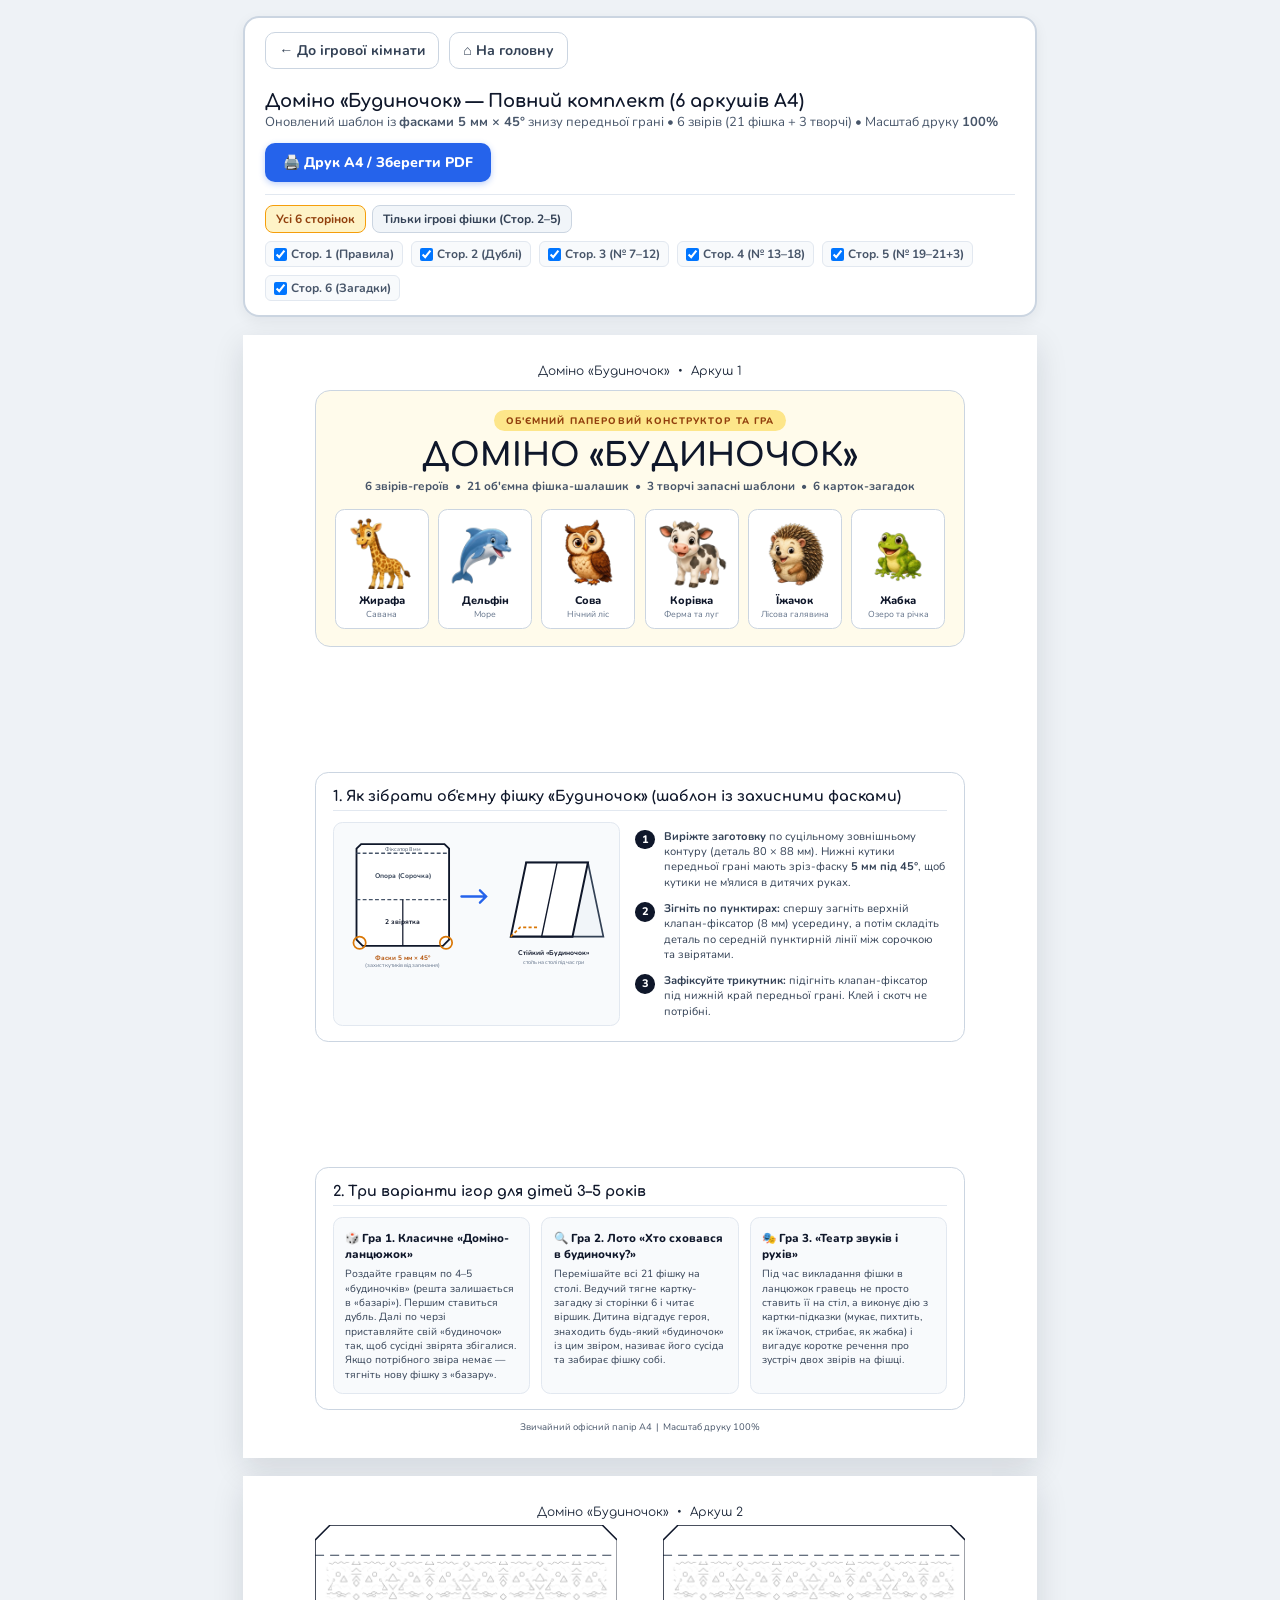
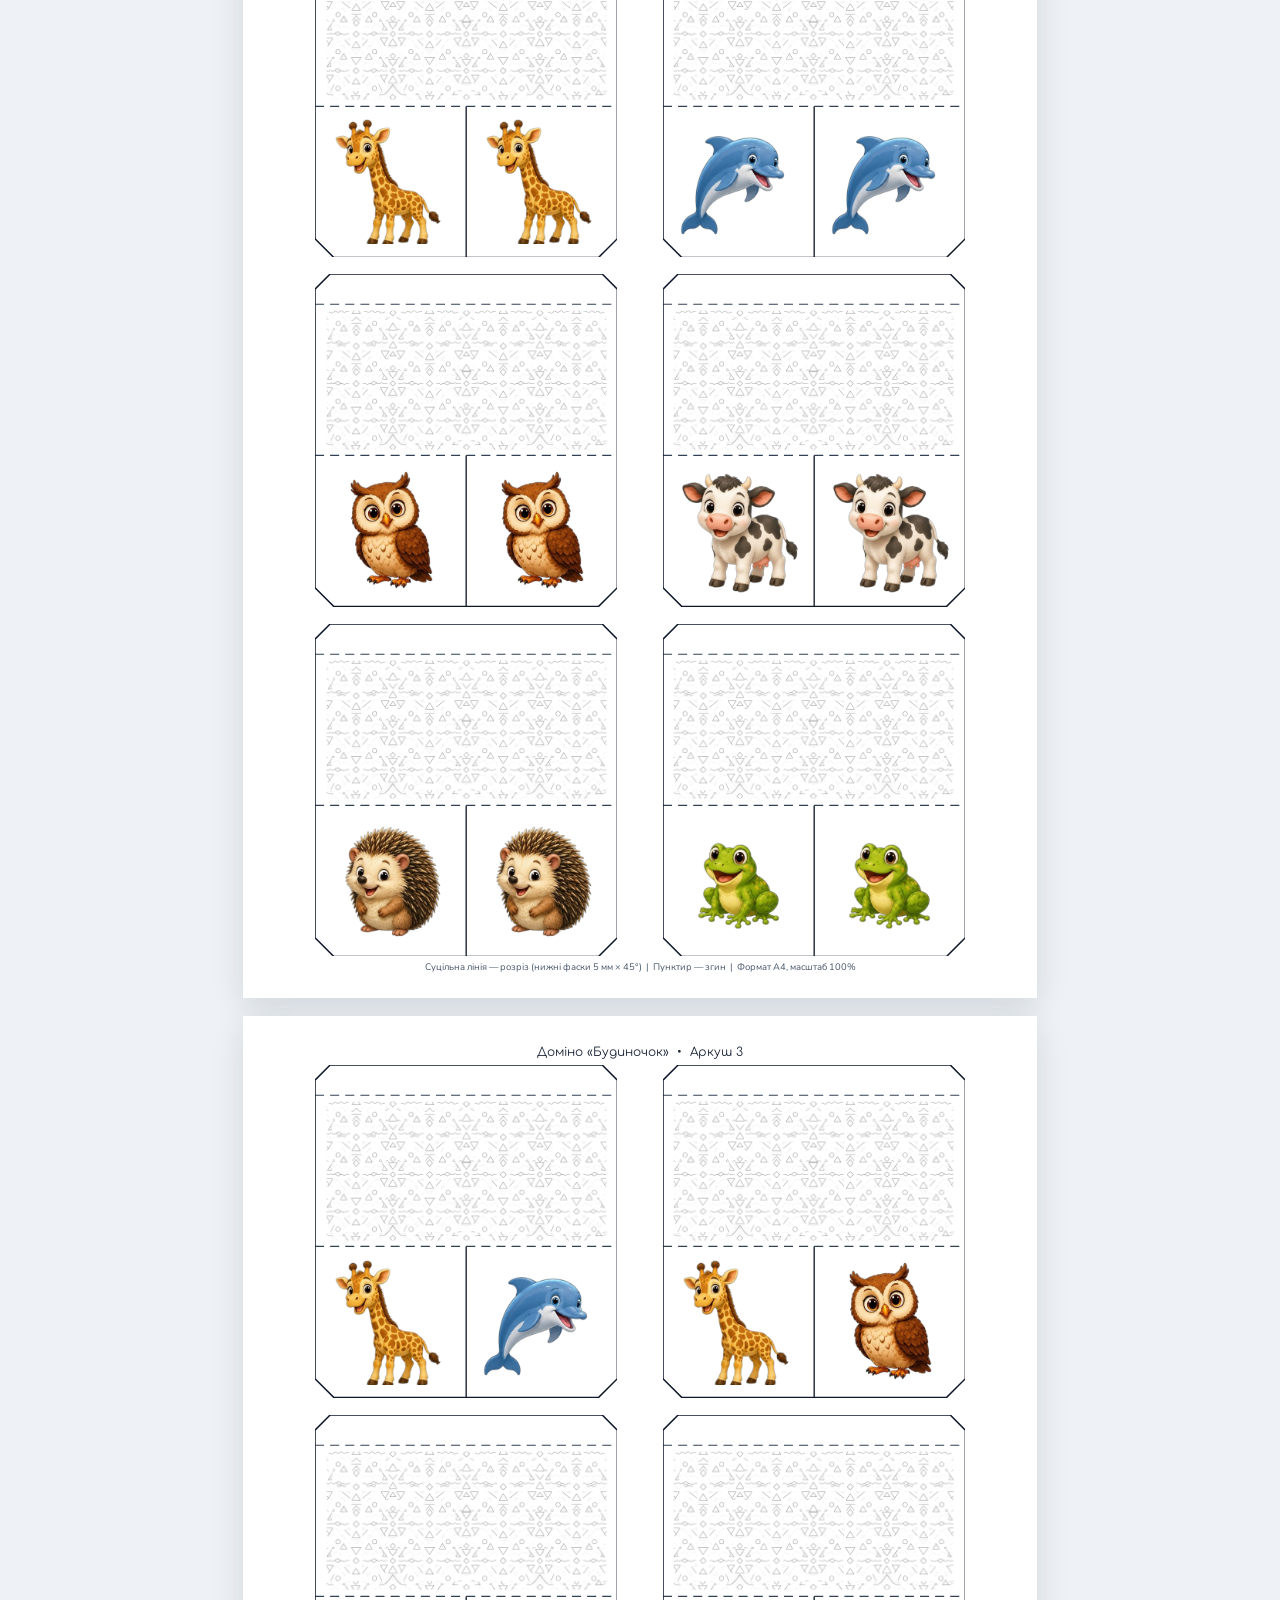
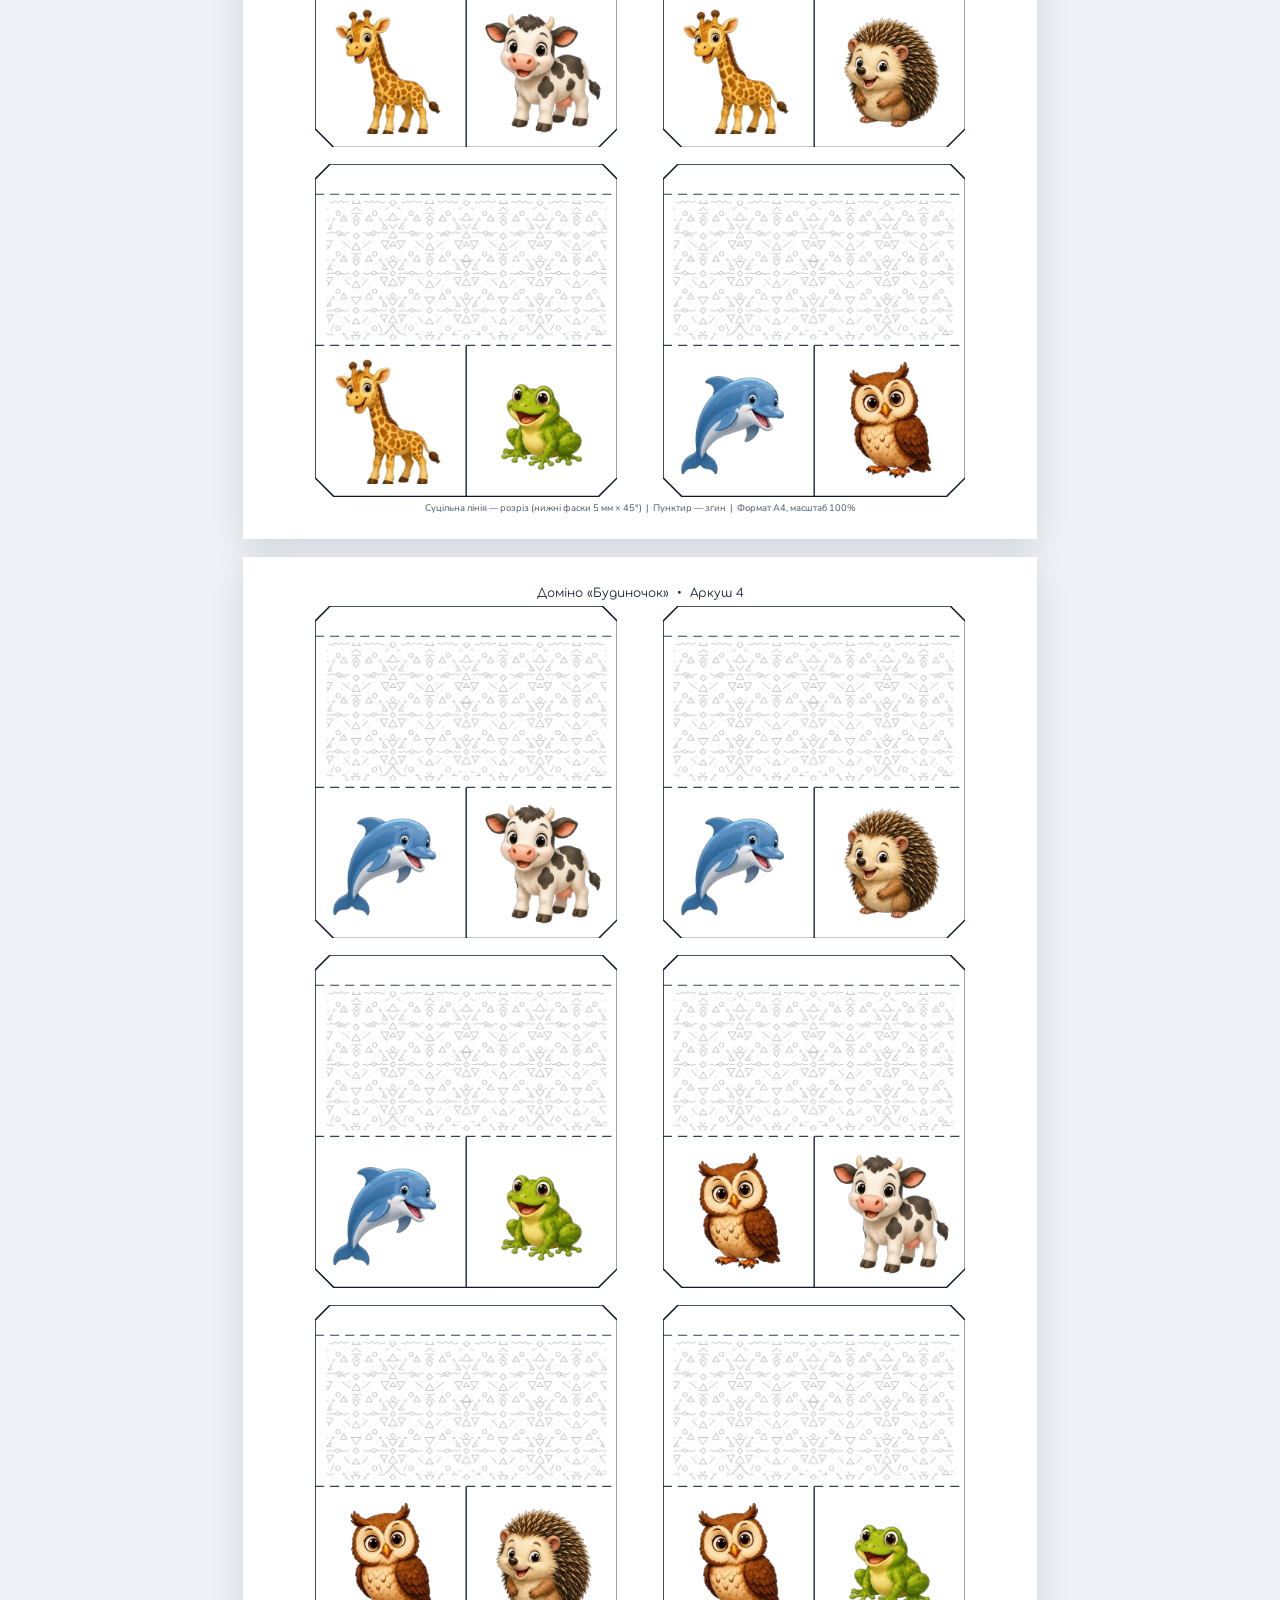
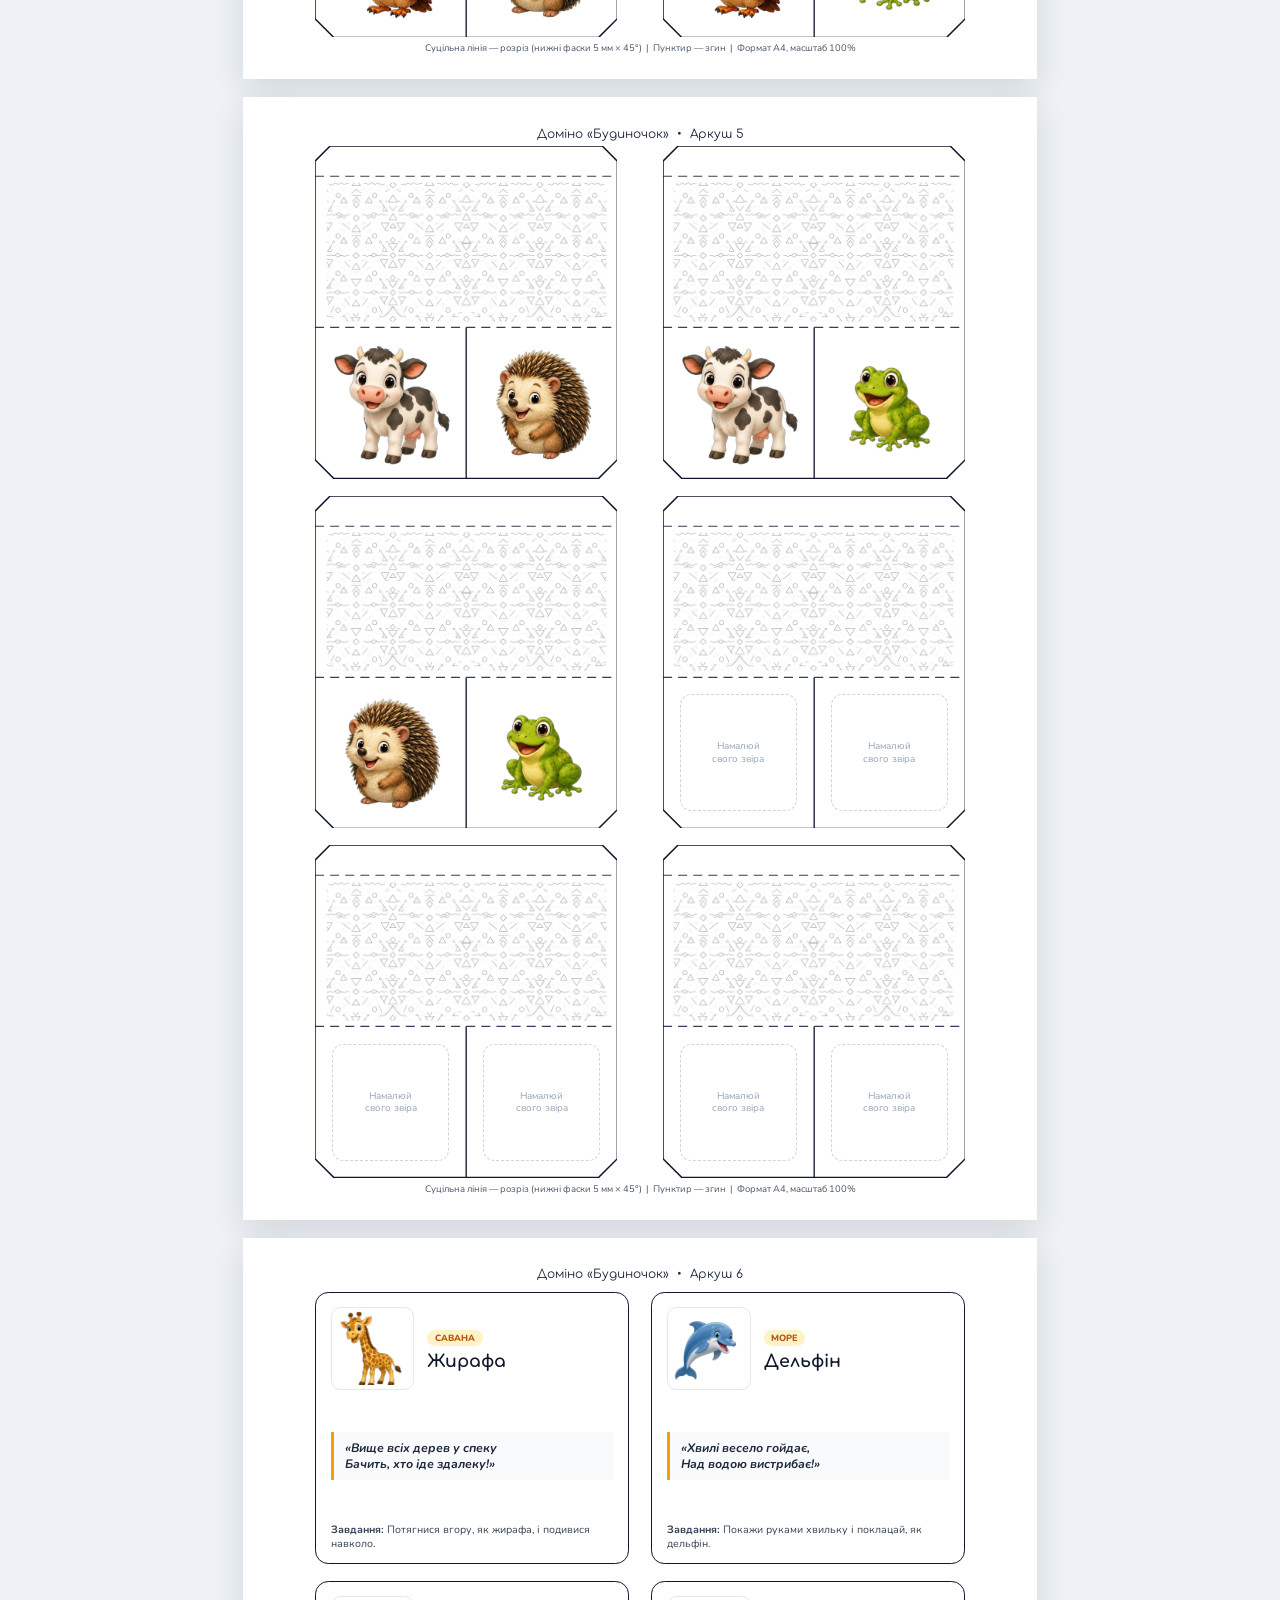
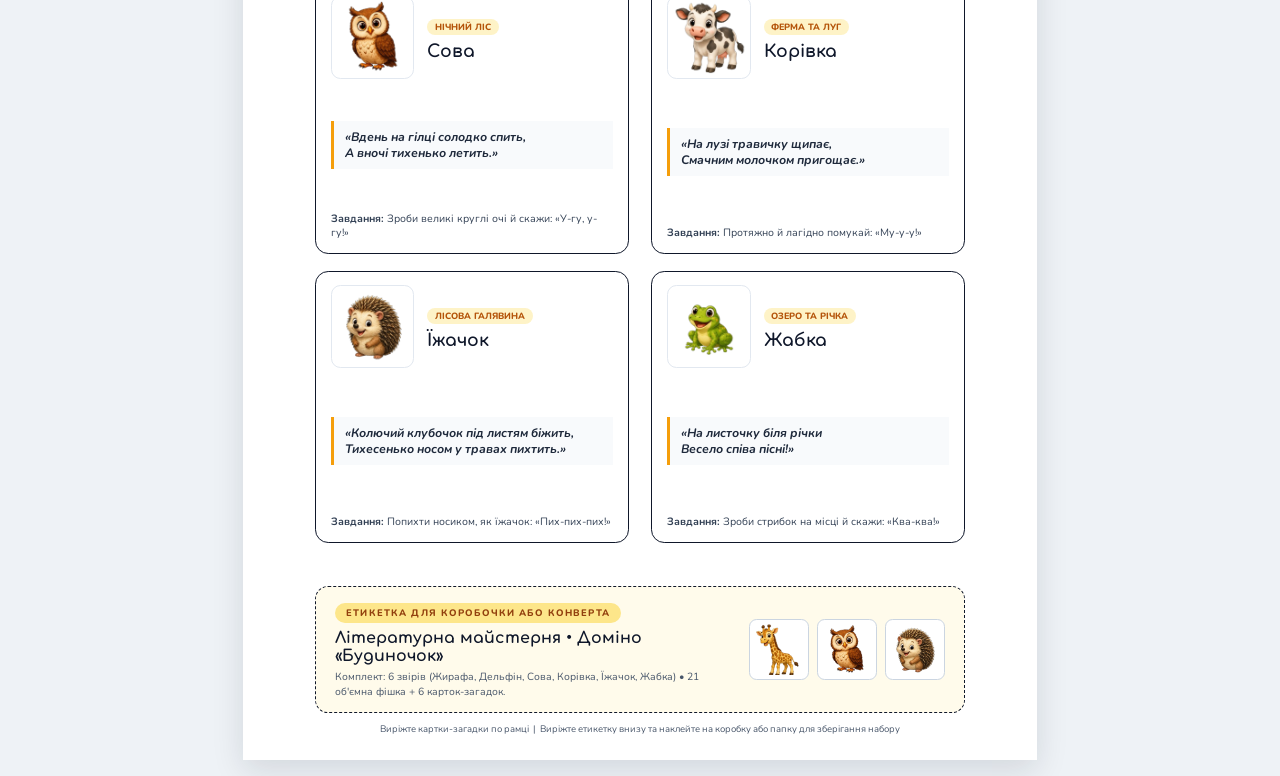
==== commit 295f0872: "Add files via upload" ====
--- a/domino-budynochok/index.html
+++ b/domino-budynochok/index.html
@@ -10,6 +10,10 @@
 <body>
 
 <div class="toolbar">
+    <nav class="portal-navigation" aria-label="Навігація Family Portal">
+      <a href="../games/">← До ігрової кімнати</a>
+      <a href="../">⌂ На головну</a>
+    </nav>
     <div class="toolbar-top">
         <div class="toolbar-info">
             <h1>Доміно «Будиночок» — Повний комплект (6 аркушів А4)</h1>
--- a/domino-budynochok/style.css
+++ b/domino-budynochok/style.css
@@ -499,3 +499,9 @@
             break-after: auto;
         }
     }
+
+/* Навігація Family Portal — не друкується разом з аркушами */
+.portal-navigation { display:flex; flex-wrap:wrap; gap:10px; align-items:center; margin:0 0 10px; }
+.portal-navigation a { display:inline-block; padding:8px 13px; border-radius:10px; border:1px solid #cbd5e1; background:#fff; color:#334155; text-decoration:none; font-weight:700; font-size:14px; }
+.portal-navigation a:hover, .portal-navigation a:focus-visible { background:#fef3c7; border-color:#d97706; }
+@media print { .portal-navigation { display:none !important; } }
